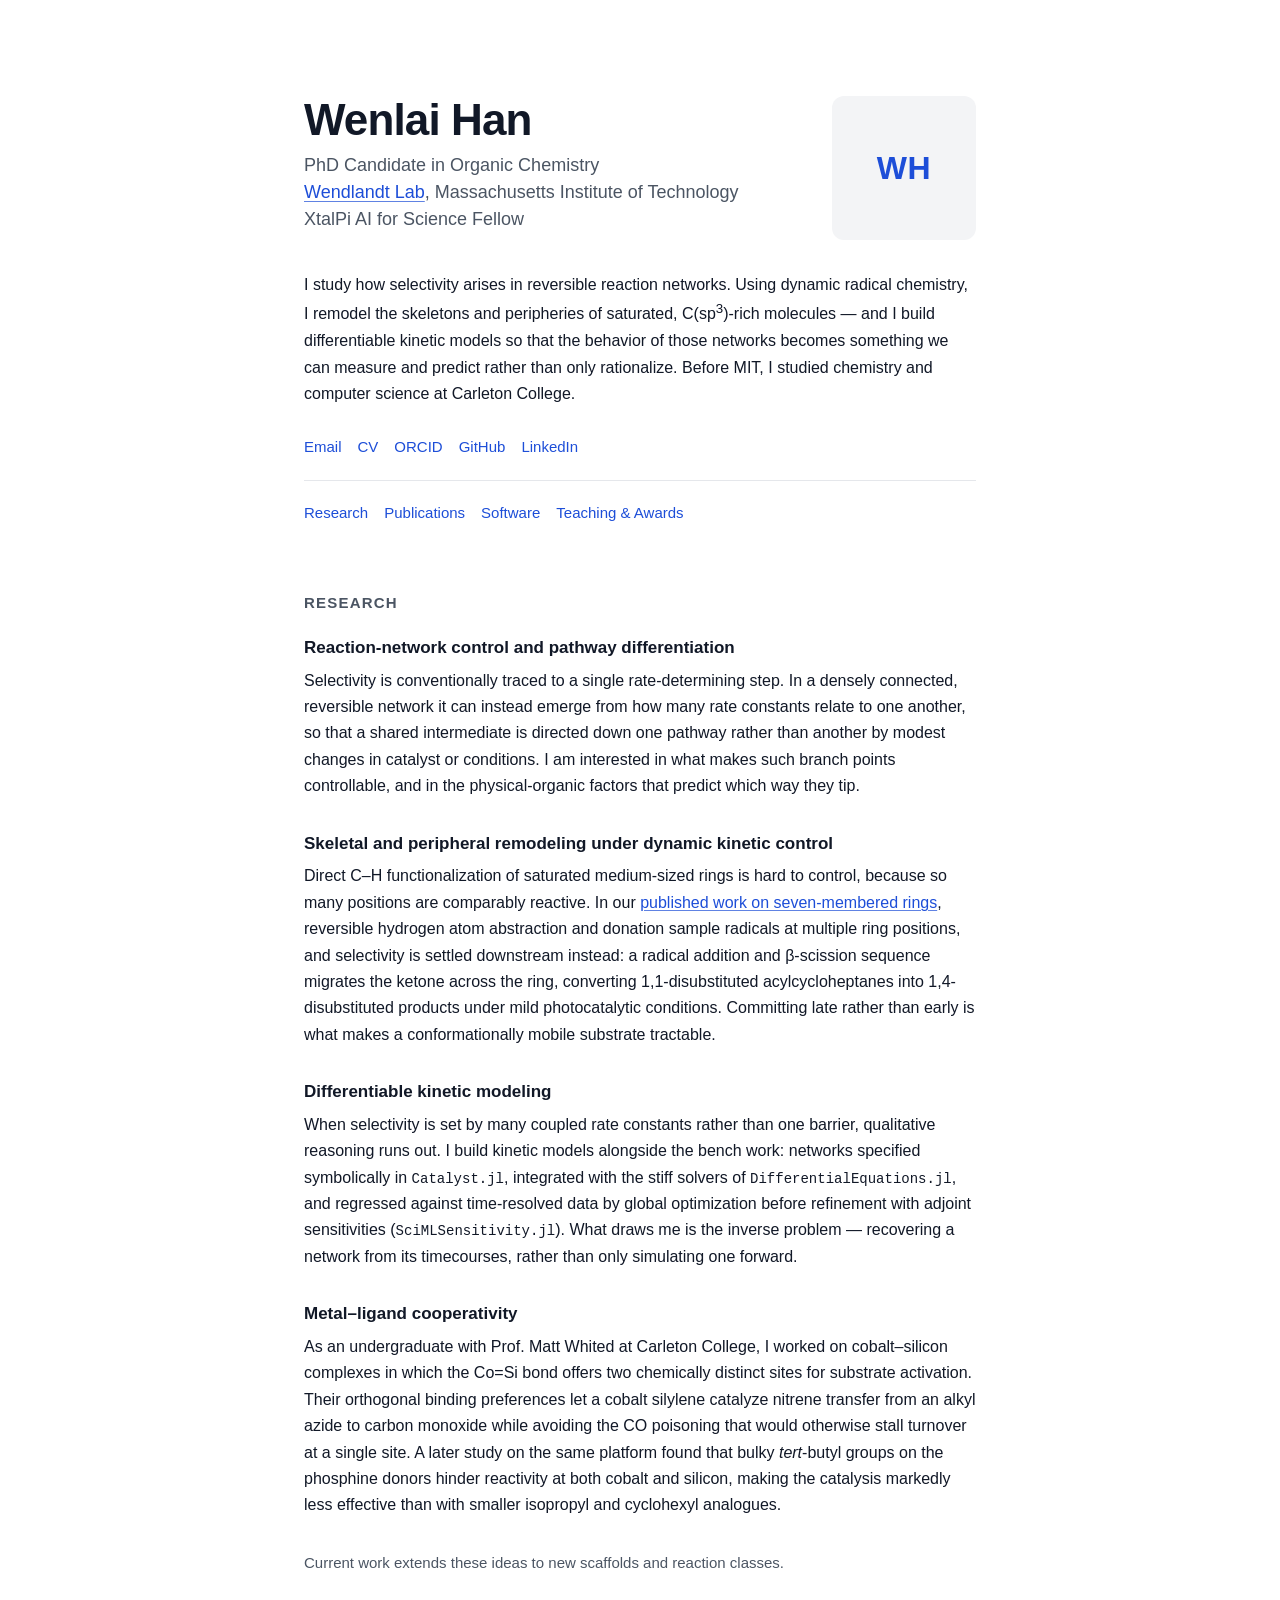
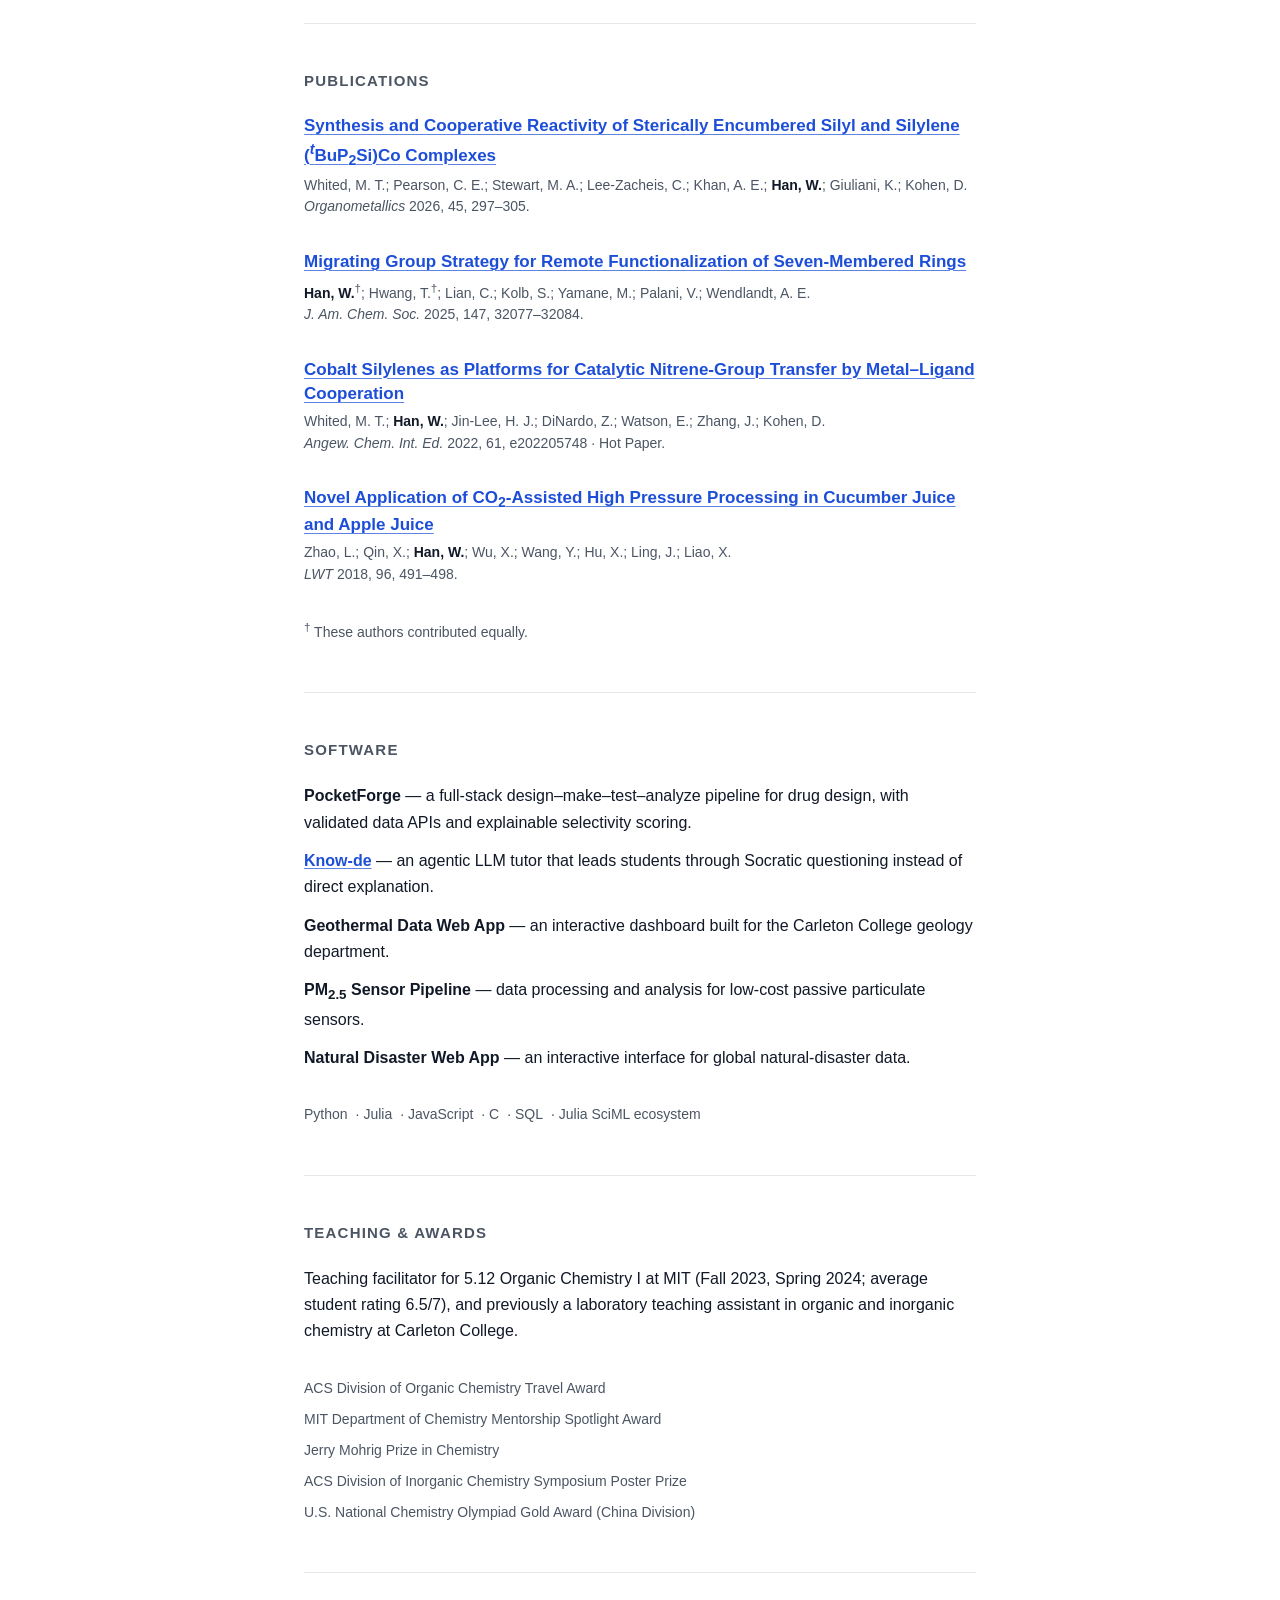
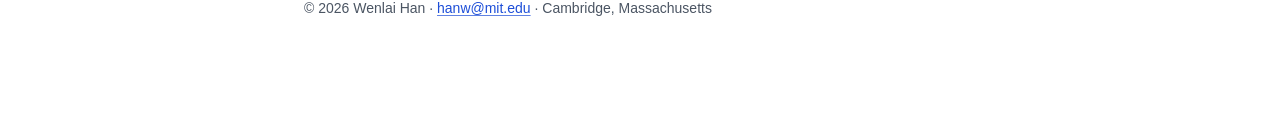
==== index.html @ fd39c2a8 "feat: add personal research website Single-page, zero-dependency site served from main by GitHub Pag" ====
<!DOCTYPE html>
<html lang="en">
<head>
<meta charset="utf-8">
<meta name="viewport" content="width=device-width, initial-scale=1">
<title>Wenlai Han — Organic Chemistry PhD Candidate, MIT</title>
<meta name="description" content="Wenlai Han is a PhD candidate in organic chemistry at MIT (Wendlandt Lab), working on reaction-network control, skeletal remodeling of C(sp3)-rich molecules under dynamic kinetic control, and differentiable kinetic modeling.">
<link rel="canonical" href="https://wenlaihan.github.io/">
<meta name="color-scheme" content="light dark">
<meta name="theme-color" media="(prefers-color-scheme: light)" content="#ffffff">
<meta name="theme-color" media="(prefers-color-scheme: dark)" content="#111827">
<meta property="og:type" content="profile">
<meta property="og:title" content="Wenlai Han — Organic Chemistry PhD Candidate, MIT">
<meta property="og:description" content="PhD candidate in organic chemistry at MIT (Wendlandt Lab): reaction-network control, skeletal remodeling under dynamic kinetic control, and differentiable kinetic modeling.">
<meta property="og:url" content="https://wenlaihan.github.io/">
<meta property="og:site_name" content="Wenlai Han">
<meta name="twitter:card" content="summary">
<link rel="icon" href="assets/favicon.svg" type="image/svg+xml">
<link rel="icon" href="assets/favicon-32.png" sizes="32x32" type="image/png">
<link rel="apple-touch-icon" href="assets/apple-touch-icon.png">
<link rel="stylesheet" href="styles.css">
<script type="application/ld+json">
{
  "@context": "https://schema.org",
  "@type": "Person",
  "name": "Wenlai Han",
  "url": "https://wenlaihan.github.io/",
  "email": "hanw@mit.edu",
  "jobTitle": "PhD Candidate in Organic Chemistry",
  "affiliation": {
    "@type": "CollegeOrUniversity",
    "name": "Massachusetts Institute of Technology",
    "url": "https://www.mit.edu/"
  },
  "alumniOf": {
    "@type": "CollegeOrUniversity",
    "name": "Carleton College",
    "url": "https://www.carleton.edu/"
  },
  "knowsAbout": [
    "organic chemistry",
    "reaction networks",
    "photocatalysis",
    "hydrogen atom transfer",
    "chemical kinetics",
    "metal-ligand cooperativity"
  ],
  "sameAs": [
    "https://orcid.org/0000-0001-8648-2300",
    "https://github.com/wenlaihan",
    "https://www.linkedin.com/in/wenlai-han/"
  ]
}
</script>
</head>
<body>

<a class="skip-link" href="#main">Skip to content</a>

<header>
  <div class="hero">
    <div class="hero-text">
      <h1>Wenlai Han</h1>
      <p class="tagline">
        PhD Candidate in Organic Chemistry<br>
        <a href="https://wendlandtlab.mit.edu/">Wendlandt Lab</a>, Massachusetts Institute of Technology<br>
        XtalPi AI for Science Fellow
      </p>
    </div>
    <figure class="headshot" aria-hidden="true">
      <div class="headshot-mark">WH</div>
    </figure>
  </div>
</header>

<!-- main opens at the bio so the introduction and contact links are content,
     not banner: a reader who uses the skip link still lands on all of it. -->
<main id="main" tabindex="-1">

  <p>
    I study how selectivity arises in reversible reaction networks. Using dynamic radical
    chemistry, I remodel the skeletons and peripheries of saturated,
    C(sp<sup>3</sup>)-rich molecules — and I build differentiable kinetic models so that
    the behavior of those networks becomes something we can measure and predict rather
    than only rationalize. Before MIT, I studied chemistry and computer science at
    Carleton College.
  </p>

  <!-- role="list" is redundant per spec but restores the list semantics that
       WebKit drops from any list styled with list-style: none. -->
  <ul class="linkrow contact" role="list">
    <li><a href="mailto:hanw@mit.edu">Email</a></li>
    <li><a href="assets/cv.pdf">CV <span class="visually-hidden">(PDF)</span></a></li>
    <li><a href="https://orcid.org/0000-0001-8648-2300">ORCID</a></li>
    <li><a href="https://github.com/wenlaihan">GitHub</a></li>
    <li><a href="https://www.linkedin.com/in/wenlai-han/">LinkedIn</a></li>
  </ul>

  <nav class="linkrow section-nav" aria-label="Sections">
    <a href="#research">Research</a>
    <a href="#publications">Publications</a>
    <a href="#software">Software</a>
    <a href="#teaching">Teaching &amp; Awards</a>
  </nav>

  <section id="research">
    <h2>Research</h2>
    <div class="entries">

      <article>
        <h3>Reaction-network control and pathway differentiation</h3>
        <p>
          Selectivity is conventionally traced to a single rate-determining step. In a
          densely connected, reversible network it can instead emerge from how many rate
          constants relate to one another, so that a shared intermediate is directed down
          one pathway rather than another by modest changes in catalyst or conditions. I am
          interested in what makes such branch points controllable, and in the
          physical-organic factors that predict which way they tip.
        </p>
      </article>

      <article>
        <h3>Skeletal and peripheral remodeling under dynamic kinetic control</h3>
        <p>
          Direct C–H functionalization of saturated medium-sized rings is hard to control,
          because so many positions are comparably reactive. In our
          <a href="#publications">published work on seven-membered rings</a>, reversible
          hydrogen atom abstraction and donation sample radicals at multiple ring positions,
          and selectivity is settled downstream instead: a radical addition and β-scission
          sequence migrates the ketone across the ring, converting 1,1-disubstituted
          acylcycloheptanes into 1,4-disubstituted products under mild photocatalytic
          conditions. Committing late rather than early is what makes a conformationally
          mobile substrate tractable.
        </p>
      </article>

      <article>
        <h3>Differentiable kinetic modeling</h3>
        <p>
          When selectivity is set by many coupled rate constants rather than one barrier,
          qualitative reasoning runs out. I build kinetic models alongside the bench work:
          networks specified symbolically in <code>Catalyst.jl</code>, integrated with the
          stiff solvers of <code>DifferentialEquations.jl</code>, and regressed against
          time-resolved data by global optimization before refinement with adjoint
          sensitivities (<code>SciMLSensitivity.jl</code>). What draws me is the inverse
          problem — recovering a network from its timecourses, rather than only simulating
          one forward.
        </p>
      </article>

      <article>
        <h3>Metal–ligand cooperativity</h3>
        <p>
          As an undergraduate with Prof. Matt Whited at Carleton College, I worked on
          cobalt–silicon complexes in which the Co=Si bond offers two chemically distinct
          sites for substrate activation. Their orthogonal binding preferences let a cobalt
          silylene catalyze nitrene transfer from an alkyl azide to carbon monoxide while
          avoiding the CO poisoning that would otherwise stall turnover at a single site. A
          later study on the same platform found that bulky <i>tert</i>-butyl groups on the
          phosphine donors hinder reactivity at both cobalt and silicon, making the
          catalysis markedly less effective than with smaller isopropyl and cyclohexyl
          analogues.
        </p>
      </article>

    </div>
    <p class="note">Current work extends these ideas to new scaffolds and reaction classes.</p>
  </section>

  <section id="publications">
    <h2>Publications</h2>
    <ul class="pubs" role="list">

      <li>
        <p class="pub-title">
          <a href="https://doi.org/10.1021/acs.organomet.5c00430">Synthesis and Cooperative Reactivity of Sterically Encumbered Silyl and Silylene (<sup><i>t</i></sup>BuP<sub>2</sub>Si)Co Complexes</a>
        </p>
        <p class="pub-authors">
          Whited, M. T.; Pearson, C. E.; Stewart, M. A.; Lee-Zacheis, C.; Khan, A. E.;
          <strong>Han, W.</strong>; Giuliani, K.; Kohen, D.
        </p>
        <p class="pub-venue"><i>Organometallics</i> 2026, 45, 297–305.</p>
      </li>

      <li>
        <p class="pub-title">
          <a href="https://doi.org/10.1021/jacs.5c10470">Migrating Group Strategy for Remote Functionalization of Seven-Membered Rings</a>
        </p>
        <p class="pub-authors">
          <strong>Han, W.</strong><sup aria-hidden="true">†</sup><span
          class="visually-hidden">(equal contribution)</span>; Hwang, T.<sup
          aria-hidden="true">†</sup><span class="visually-hidden">(equal
          contribution)</span>; Lian, C.; Kolb, S.; Yamane, M.; Palani, V.;
          Wendlandt, A. E.
        </p>
        <p class="pub-venue"><i>J. Am. Chem. Soc.</i> 2025, 147, 32077–32084.</p>
      </li>

      <li>
        <p class="pub-title">
          <a href="https://doi.org/10.1002/anie.202205748">Cobalt Silylenes as Platforms for Catalytic Nitrene-Group Transfer by Metal–Ligand Cooperation</a>
        </p>
        <p class="pub-authors">
          Whited, M. T.; <strong>Han, W.</strong>; Jin-Lee, H. J.; DiNardo, Z.; Watson, E.;
          Zhang, J.; Kohen, D.
        </p>
        <p class="pub-venue"><i>Angew. Chem. Int. Ed.</i> 2022, 61, e202205748 · Hot Paper.</p>
      </li>

      <li>
        <p class="pub-title">
          <a href="https://doi.org/10.1016/j.lwt.2018.06.003">Novel Application of CO<sub>2</sub>-Assisted High Pressure Processing in Cucumber Juice and Apple Juice</a>
        </p>
        <p class="pub-authors">
          Zhao, L.; Qin, X.; <strong>Han, W.</strong>; Wu, X.; Wang, Y.; Hu, X.; Ling, J.;
          Liao, X.
        </p>
        <p class="pub-venue"><i>LWT</i> 2018, 96, 491–498.</p>
      </li>

    </ul>
    <p class="footnote"><sup>†</sup> These authors contributed equally.</p>
  </section>

  <section id="software">
    <h2>Software</h2>
    <ul class="stack" role="list">
      <li><strong>PocketForge</strong> — a full-stack design–make–test–analyze pipeline for drug design, with validated data APIs and explainable selectivity scoring.</li>
      <li><strong><a href="https://devpost.com/software/know-de">Know-de</a></strong> — an agentic LLM tutor that leads students through Socratic questioning instead of direct explanation.</li>
      <li><strong>Geothermal Data Web App</strong> — an interactive dashboard built for the Carleton College geology department.</li>
      <li><strong>PM<sub>2.5</sub> Sensor Pipeline</strong> — data processing and analysis for low-cost passive particulate sensors.</li>
      <li><strong>Natural Disaster Web App</strong> — an interactive interface for global natural-disaster data.</li>
    </ul>
    <ul class="meta inline-list" role="list">
      <li>Python</li>
      <li>Julia</li>
      <li>JavaScript</li>
      <li>C</li>
      <li>SQL</li>
      <li>Julia SciML ecosystem</li>
    </ul>
  </section>

  <section id="teaching">
    <h2>Teaching &amp; Awards</h2>
    <p>
      Teaching facilitator for 5.12 Organic Chemistry I at MIT (Fall 2023, Spring 2024;
      average student rating 6.5/7), and previously a laboratory teaching assistant in
      organic and inorganic chemistry at Carleton College.
    </p>
    <ul class="meta stack awards" role="list">
      <li>ACS Division of Organic Chemistry Travel Award</li>
      <li>MIT Department of Chemistry Mentorship Spotlight Award</li>
      <li>Jerry Mohrig Prize in Chemistry</li>
      <li>ACS Division of Inorganic Chemistry Symposium Poster Prize</li>
      <li>U.S. National Chemistry Olympiad Gold Award (China Division)</li>
    </ul>
  </section>

</main>

<footer>
  <p>© 2026 Wenlai Han · <a href="mailto:hanw@mit.edu">hanw@mit.edu</a> · Cambridge, Massachusetts</p>
</footer>

</body>
</html>
---- styles.css ----
/* ==========================================================================
   Wenlai Han — personal research site
   Palette derived from wendlandtlab.com (white ground, cool-gray ink,
   blue accent). Dark theme keeps the same hues with inverted lightness.
   ========================================================================== */

:root {
  color-scheme: light dark;

  --bg: #ffffff;
  --surface: #f3f4f6;
  --text: #111827;
  --muted: #4b5563;
  --accent: #1d4ed8;
  --accent-strong: #1e40af;
  --hairline: #e5e7eb;

  --font-sans: ui-sans-serif, -apple-system, BlinkMacSystemFont, "Segoe UI",
    Roboto, "Helvetica Neue", Arial, sans-serif;
  --font-mono: ui-monospace, SFMono-Regular, "SF Mono", Menlo, Consolas,
    "Liberation Mono", monospace;

  --s1: 0.25rem;
  --s2: 0.5rem;
  --s3: 0.75rem;
  --s4: 1rem;
  --s5: 1.5rem;
  --s6: 2rem;
  --s7: 3rem;
  --s8: 4rem;
  --s9: 6rem;

  --measure: 42rem;
}

@media (prefers-color-scheme: dark) {
  :root {
    --bg: #111827;
    --surface: #1f2937;
    --text: #f3f4f6;
    --muted: #9ca3af;
    --accent: #93c5fd;
    --accent-strong: #bfdbfe;
    --hairline: #374151;
  }
}

/* --------------------------------------------------------------------------
   Base
   -------------------------------------------------------------------------- */

*,
*::before,
*::after {
  box-sizing: border-box;
}

html {
  scroll-behavior: smooth;
  -webkit-text-size-adjust: 100%;
}

body {
  margin: 0;
  padding: var(--s7) var(--s5) var(--s8);
  background: var(--bg);
  color: var(--text);
  font-family: var(--font-sans);
  font-size: 1rem;
  line-height: 1.65;
}

@media (min-width: 40em) {
  body {
    padding: var(--s9) var(--s6);
  }
}

header,
main,
footer {
  max-width: var(--measure);
  margin-inline: auto;
}

p {
  margin: 0 0 var(--s4);
}

p:last-child {
  margin-bottom: 0;
}

code {
  font-family: var(--font-mono);
  font-size: 0.875em;
}

/* --------------------------------------------------------------------------
   Links
   -------------------------------------------------------------------------- */

/* Link colour alone sits below 3:1 against body text, so the underline is the
   accessible affordance, not decoration — it has to stay clearly visible. */
a {
  color: var(--accent);
  text-decoration: underline;
  text-decoration-thickness: 1px;
  text-underline-offset: 0.15em;
  text-decoration-color: var(--accent);
  text-decoration-color: color-mix(in srgb, var(--accent) 70%, transparent);
  transition: color 0.12s ease, text-decoration-color 0.12s ease;
}

a:hover {
  color: var(--accent-strong);
  text-decoration-color: currentColor;
}

:focus-visible {
  outline: 2px solid var(--accent);
  outline-offset: 2px;
}

/* Focused only via the skip link, never in the tab order. */
main[tabindex="-1"]:focus {
  outline: none;
}

/* Standalone link rows read as controls, so they carry no resting underline. */
.linkrow a,
.skip-link {
  text-decoration: none;
}

.linkrow a:hover,
.linkrow a:focus-visible {
  text-decoration: underline;
  text-decoration-thickness: 1px;
  text-underline-offset: 0.15em;
}

.skip-link {
  position: absolute;
  left: -9999px;
  top: var(--s2);
  padding: var(--s2) var(--s3);
  background: var(--surface);
  color: var(--accent);
  border: 1px solid var(--hairline);
  border-radius: 4px;
  box-shadow: 0 1px 3px rgb(0 0 0 / 0.15);
}

.skip-link:focus {
  left: var(--s2);
}

/* --------------------------------------------------------------------------
   Header / hero
   -------------------------------------------------------------------------- */

.hero {
  display: flex;
  flex-direction: column-reverse;
  align-items: flex-start;
  gap: var(--s5);
  margin-bottom: var(--s6);
}

@media (min-width: 40em) {
  .hero {
    flex-direction: row;
    justify-content: space-between;
    gap: var(--s7);
  }
}

.hero-text {
  flex: 1 1 auto;
  min-width: 0;
}

h1 {
  margin: 0 0 var(--s2);
  font-size: clamp(2rem, 5vw + 1rem, 2.75rem);
  font-weight: 700;
  line-height: 1.1;
  letter-spacing: -0.02em;
}

.tagline {
  margin: 0;
  font-size: 1.125rem;
  line-height: 1.5;
  color: var(--muted);
}

.headshot {
  flex: 0 0 auto;
  margin: 0;
  width: 7rem;
  height: 7rem;
}

@media (min-width: 40em) {
  .headshot {
    width: 9rem;
    height: 9rem;
  }
}

.headshot-mark,
.headshot img {
  width: 100%;
  height: 100%;
  border-radius: 0.75rem;
}

.headshot-mark {
  display: grid;
  place-items: center;
  background: var(--surface);
  color: var(--accent);
  font-size: 2rem;
  font-weight: 600;
  letter-spacing: 0.02em;
  user-select: none;
}

.headshot img {
  display: block;
  object-fit: cover;
}

/* --------------------------------------------------------------------------
   Link rows (contact + section nav)
   -------------------------------------------------------------------------- */

.linkrow {
  display: flex;
  flex-wrap: wrap;
  /* Row gap clears the 4px focus ring when the row wraps. */
  gap: var(--s2) var(--s4);
  margin: 0;
  padding: 0;
  list-style: none;
  font-size: 0.9375rem;
}

.linkrow a {
  display: inline-block;
  padding: var(--s1) 0;
}

.contact {
  margin-top: var(--s5);
}

.section-nav {
  margin-top: var(--s4);
  padding-top: var(--s4);
  border-top: 1px solid var(--hairline);
}

/* --------------------------------------------------------------------------
   Sections
   -------------------------------------------------------------------------- */

section,
main[tabindex="-1"] {
  scroll-margin-top: var(--s5);
}

main > section:first-of-type {
  margin-top: var(--s7);
}

section + section {
  margin-top: var(--s6);
  padding-top: var(--s6);
  border-top: 1px solid var(--hairline);
}

@media (min-width: 40em) {
  main > section:first-of-type {
    margin-top: var(--s8);
  }

  section + section {
    margin-top: var(--s7);
    padding-top: var(--s7);
  }
}

h2 {
  margin: 0 0 var(--s5);
  font-size: 0.9375rem;
  font-weight: 600;
  line-height: 1.2;
  letter-spacing: 0.08em;
  text-transform: uppercase;
  color: var(--muted);
}

h3 {
  margin: 0 0 var(--s2);
  font-size: 1.0625rem;
  font-weight: 600;
  line-height: 1.4;
}

.entries {
  display: grid;
  gap: var(--s6);
}

.note {
  margin: var(--s6) 0 0;
  color: var(--muted);
  font-size: 0.9375rem;
}

/* --------------------------------------------------------------------------
   Publications
   -------------------------------------------------------------------------- */

.pubs {
  display: grid;
  gap: var(--s6);
  margin: 0;
  padding: 0;
  list-style: none;
}

.pub-title {
  margin: 0 0 var(--s1);
  font-size: 1.0625rem;
  font-weight: 600;
  /* Keeps a single-line title's click target above the 24px minimum. */
  line-height: 1.45;
}

.pub-authors,
.pub-venue {
  margin: 0;
  font-size: 0.875rem;
  line-height: 1.55;
  color: var(--muted);
}

.pub-authors strong {
  color: var(--text);
  font-weight: 600;
}

.footnote {
  margin: var(--s6) 0 0;
  font-size: 0.875rem;
  color: var(--muted);
}

/* --------------------------------------------------------------------------
   Compact lists (software, teaching, awards)
   -------------------------------------------------------------------------- */

.stack {
  display: grid;
  gap: var(--s3);
  margin: 0;
  padding: 0;
  list-style: none;
}

.stack strong {
  font-weight: 600;
}

.meta {
  margin: var(--s6) 0 0;
  font-size: 0.875rem;
  color: var(--muted);
}

/* Runs of items that read as one line but must stay a list, so screen readers
   announce the item boundaries the middots only imply visually. */
.inline-list {
  display: flex;
  flex-wrap: wrap;
  gap: 0 var(--s2);
  padding: 0;
  list-style: none;
}

.inline-list li + li::before {
  content: "·\00a0";
}

/* Long entries read better stacked than wrapped into a ragged row. */
.awards {
  gap: var(--s2);
}

.visually-hidden {
  position: absolute;
  width: 1px;
  height: 1px;
  margin: -1px;
  padding: 0;
  overflow: hidden;
  clip-path: inset(50%);
  white-space: nowrap;
  border: 0;
}

/* --------------------------------------------------------------------------
   Footer
   -------------------------------------------------------------------------- */

footer {
  margin-top: var(--s6);
  padding-top: var(--s5);
  border-top: 1px solid var(--hairline);
  font-size: 0.875rem;
  color: var(--muted);
}

@media (min-width: 40em) {
  footer {
    margin-top: var(--s7);
  }
}

/* --------------------------------------------------------------------------
   Error page
   -------------------------------------------------------------------------- */

.centered {
  display: grid;
  gap: var(--s4);
  justify-items: start;
}

@media (prefers-reduced-motion: reduce) {
  html {
    scroll-behavior: auto;
  }

  *,
  *::before,
  *::after {
    animation-duration: 0.01ms !important;
    animation-iteration-count: 1 !important;
    transition-duration: 0.01ms !important;
    transition-delay: 0ms !important;
    scroll-behavior: auto !important;
  }
}
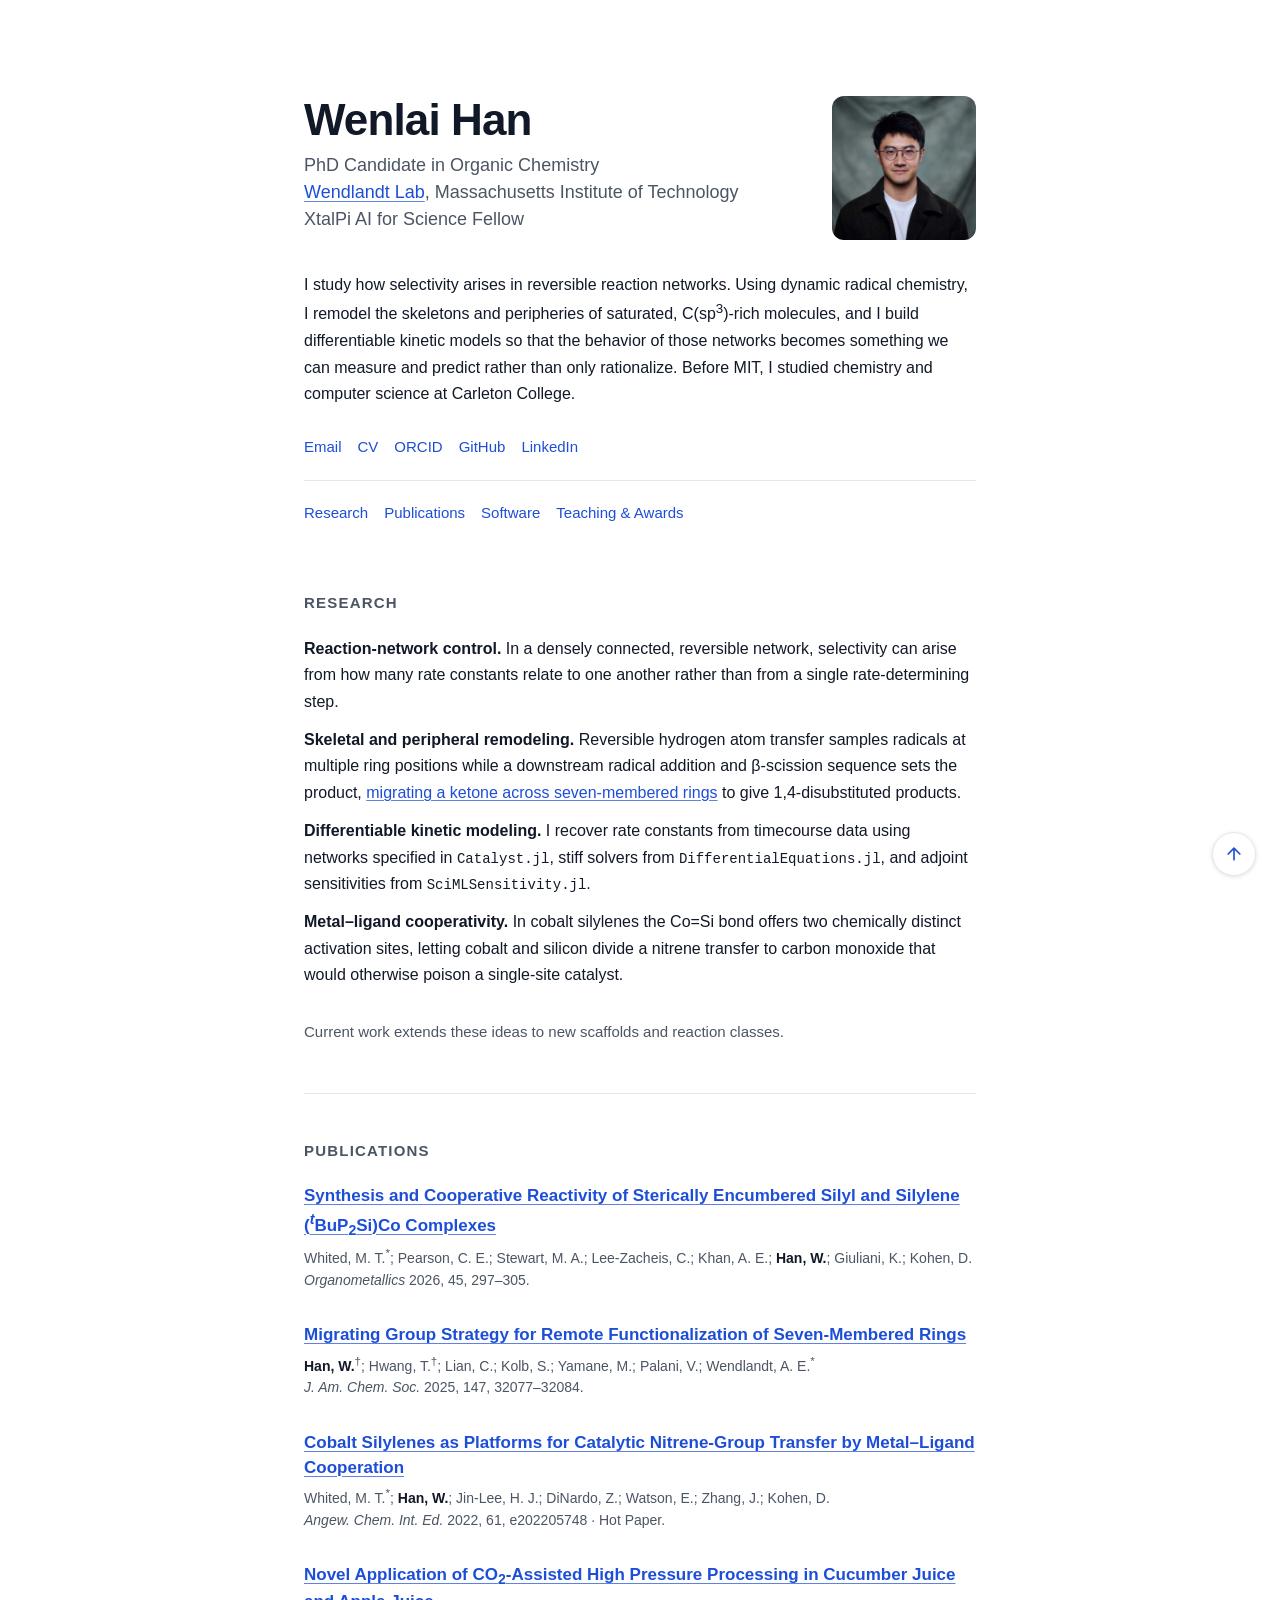
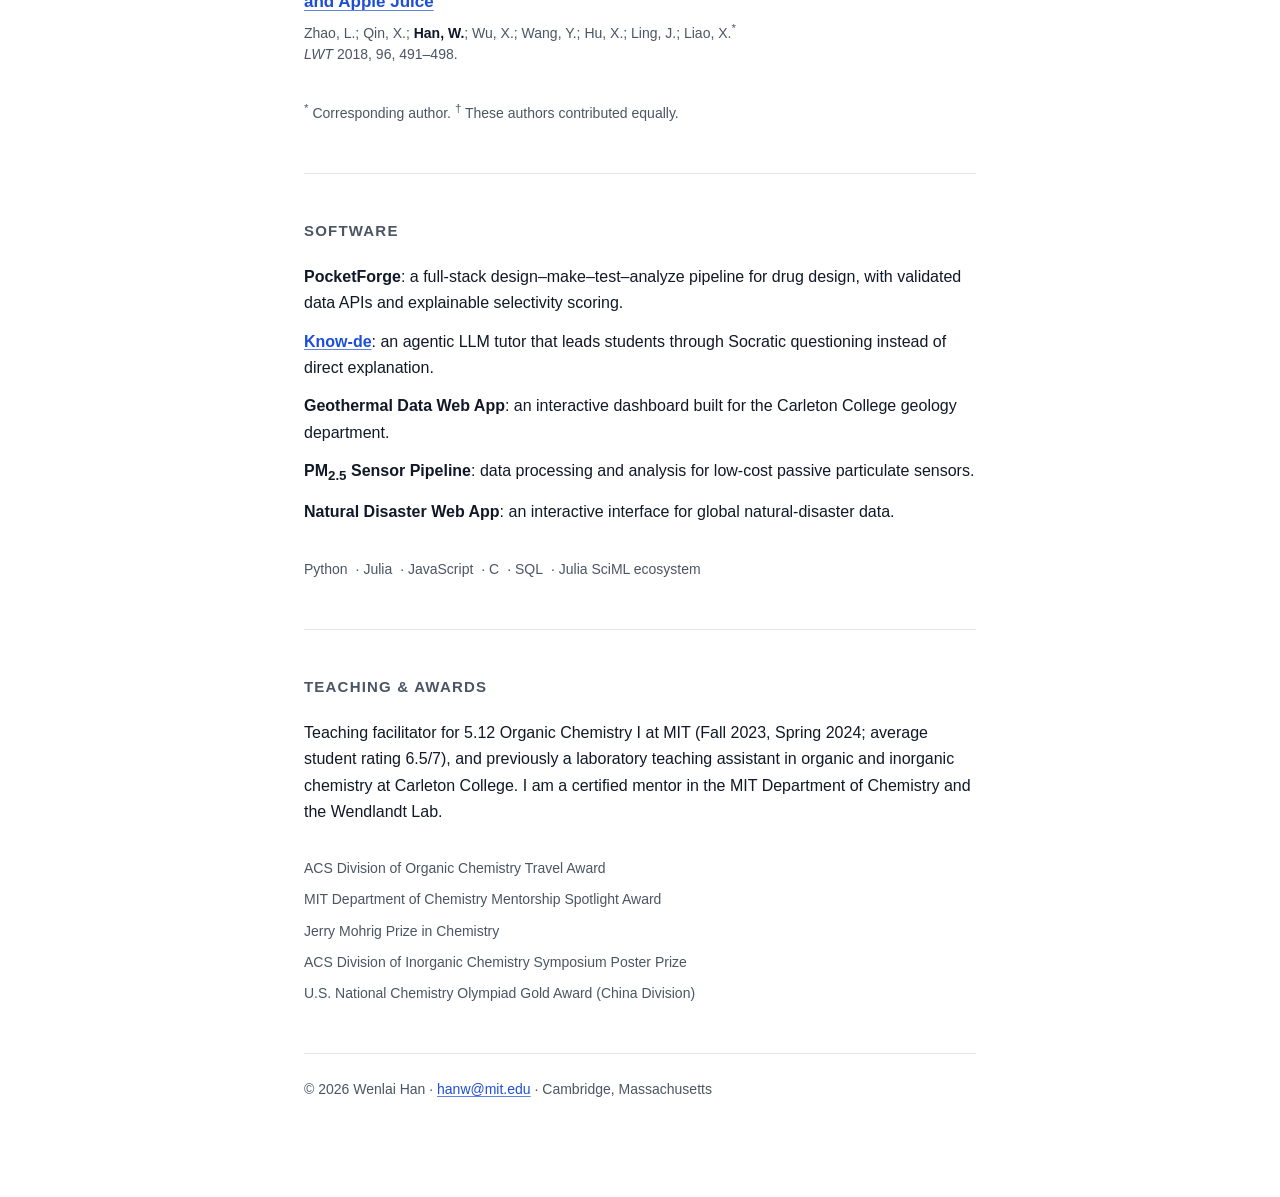
==== commit a09c4116: "feat: add headshot, tighten research section, add back-to-top - Hero now carries a 640px square crop" ====
--- a/index.html
+++ b/index.html
@@ -3,14 +3,14 @@
 <head>
 <meta charset="utf-8">
 <meta name="viewport" content="width=device-width, initial-scale=1">
-<title>Wenlai Han — Organic Chemistry PhD Candidate, MIT</title>
+<title>Wenlai Han · Organic Chemistry PhD Candidate, MIT</title>
 <meta name="description" content="Wenlai Han is a PhD candidate in organic chemistry at MIT (Wendlandt Lab), working on reaction-network control, skeletal remodeling of C(sp3)-rich molecules under dynamic kinetic control, and differentiable kinetic modeling.">
 <link rel="canonical" href="https://wenlaihan.github.io/">
 <meta name="color-scheme" content="light dark">
 <meta name="theme-color" media="(prefers-color-scheme: light)" content="#ffffff">
 <meta name="theme-color" media="(prefers-color-scheme: dark)" content="#111827">
 <meta property="og:type" content="profile">
-<meta property="og:title" content="Wenlai Han — Organic Chemistry PhD Candidate, MIT">
+<meta property="og:title" content="Wenlai Han · Organic Chemistry PhD Candidate, MIT">
 <meta property="og:description" content="PhD candidate in organic chemistry at MIT (Wendlandt Lab): reaction-network control, skeletal remodeling under dynamic kinetic control, and differentiable kinetic modeling.">
 <meta property="og:url" content="https://wenlaihan.github.io/">
 <meta property="og:site_name" content="Wenlai Han">
@@ -57,7 +57,7 @@
 
 <a class="skip-link" href="#main">Skip to content</a>
 
-<header>
+<header id="top">
   <div class="hero">
     <div class="hero-text">
       <h1>Wenlai Han</h1>
@@ -67,9 +67,11 @@
         XtalPi AI for Science Fellow
       </p>
     </div>
-    <figure class="headshot" aria-hidden="true">
-      <div class="headshot-mark">WH</div>
-    </figure>
+    <!-- alt="" because the name is already the h1; a description here would
+         only make screen readers announce it twice. -->
+    <div class="headshot">
+      <img src="assets/photo.jpg" alt="" width="640" height="640" decoding="async">
+    </div>
   </div>
 </header>
 
@@ -80,7 +82,7 @@
   <p>
     I study how selectivity arises in reversible reaction networks. Using dynamic radical
     chemistry, I remodel the skeletons and peripheries of saturated,
-    C(sp<sup>3</sup>)-rich molecules — and I build differentiable kinetic models so that
+    C(sp<sup>3</sup>)-rich molecules, and I build differentiable kinetic models so that
     the behavior of those networks becomes something we can measure and predict rather
     than only rationalize. Before MIT, I studied chemistry and computer science at
     Carleton College.
@@ -105,65 +107,32 @@
 
   <section id="research">
     <h2>Research</h2>
-    <div class="entries">
-
-      <article>
-        <h3>Reaction-network control and pathway differentiation</h3>
-        <p>
-          Selectivity is conventionally traced to a single rate-determining step. In a
-          densely connected, reversible network it can instead emerge from how many rate
-          constants relate to one another, so that a shared intermediate is directed down
-          one pathway rather than another by modest changes in catalyst or conditions. I am
-          interested in what makes such branch points controllable, and in the
-          physical-organic factors that predict which way they tip.
-        </p>
-      </article>
-
-      <article>
-        <h3>Skeletal and peripheral remodeling under dynamic kinetic control</h3>
-        <p>
-          Direct C–H functionalization of saturated medium-sized rings is hard to control,
-          because so many positions are comparably reactive. In our
-          <a href="#publications">published work on seven-membered rings</a>, reversible
-          hydrogen atom abstraction and donation sample radicals at multiple ring positions,
-          and selectivity is settled downstream instead: a radical addition and β-scission
-          sequence migrates the ketone across the ring, converting 1,1-disubstituted
-          acylcycloheptanes into 1,4-disubstituted products under mild photocatalytic
-          conditions. Committing late rather than early is what makes a conformationally
-          mobile substrate tractable.
-        </p>
-      </article>
-
-      <article>
-        <h3>Differentiable kinetic modeling</h3>
-        <p>
-          When selectivity is set by many coupled rate constants rather than one barrier,
-          qualitative reasoning runs out. I build kinetic models alongside the bench work:
-          networks specified symbolically in <code>Catalyst.jl</code>, integrated with the
-          stiff solvers of <code>DifferentialEquations.jl</code>, and regressed against
-          time-resolved data by global optimization before refinement with adjoint
-          sensitivities (<code>SciMLSensitivity.jl</code>). What draws me is the inverse
-          problem — recovering a network from its timecourses, rather than only simulating
-          one forward.
-        </p>
-      </article>
-
-      <article>
-        <h3>Metal–ligand cooperativity</h3>
-        <p>
-          As an undergraduate with Prof. Matt Whited at Carleton College, I worked on
-          cobalt–silicon complexes in which the Co=Si bond offers two chemically distinct
-          sites for substrate activation. Their orthogonal binding preferences let a cobalt
-          silylene catalyze nitrene transfer from an alkyl azide to carbon monoxide while
-          avoiding the CO poisoning that would otherwise stall turnover at a single site. A
-          later study on the same platform found that bulky <i>tert</i>-butyl groups on the
-          phosphine donors hinder reactivity at both cobalt and silicon, making the
-          catalysis markedly less effective than with smaller isopropyl and cyclohexyl
-          analogues.
-        </p>
-      </article>
-
-    </div>
+    <ul class="stack" role="list">
+      <li>
+        <strong>Reaction-network control.</strong> In a densely connected, reversible
+        network, selectivity can arise from how many rate constants relate to one another
+        rather than from a single rate-determining step.
+      </li>
+      <li>
+        <strong>Skeletal and peripheral remodeling.</strong> Reversible hydrogen atom
+        transfer samples radicals at multiple ring positions while a downstream radical
+        addition and β-scission sequence sets the product,
+        <a href="#publications">migrating a ketone across seven-membered rings</a> to give
+        1,4-disubstituted products.
+      </li>
+      <li>
+        <strong>Differentiable kinetic modeling.</strong> I recover rate constants from
+        timecourse data using networks specified in <code>Catalyst.jl</code>, stiff solvers
+        from <code>DifferentialEquations.jl</code>, and adjoint sensitivities from
+        <code>SciMLSensitivity.jl</code>.
+      </li>
+      <li>
+        <strong>Metal–ligand cooperativity.</strong> In cobalt silylenes the Co=Si bond
+        offers two chemically distinct activation sites, letting cobalt and silicon divide
+        a nitrene transfer to carbon monoxide that would otherwise poison a single-site
+        catalyst.
+      </li>
+    </ul>
     <p class="note">Current work extends these ideas to new scaffolds and reaction classes.</p>
   </section>
 
@@ -176,7 +145,8 @@
           <a href="https://doi.org/10.1021/acs.organomet.5c00430">Synthesis and Cooperative Reactivity of Sterically Encumbered Silyl and Silylene (<sup><i>t</i></sup>BuP<sub>2</sub>Si)Co Complexes</a>
         </p>
         <p class="pub-authors">
-          Whited, M. T.; Pearson, C. E.; Stewart, M. A.; Lee-Zacheis, C.; Khan, A. E.;
+          Whited, M. T.<sup aria-hidden="true">*</sup><span class="visually-hidden">(corresponding
+          author)</span>; Pearson, C. E.; Stewart, M. A.; Lee-Zacheis, C.; Khan, A. E.;
           <strong>Han, W.</strong>; Giuliani, K.; Kohen, D.
         </p>
         <p class="pub-venue"><i>Organometallics</i> 2026, 45, 297–305.</p>
@@ -191,7 +161,8 @@
           class="visually-hidden">(equal contribution)</span>; Hwang, T.<sup
           aria-hidden="true">†</sup><span class="visually-hidden">(equal
           contribution)</span>; Lian, C.; Kolb, S.; Yamane, M.; Palani, V.;
-          Wendlandt, A. E.
+          Wendlandt, A. E.<sup aria-hidden="true">*</sup><span class="visually-hidden">(corresponding
+          author)</span>
         </p>
         <p class="pub-venue"><i>J. Am. Chem. Soc.</i> 2025, 147, 32077–32084.</p>
       </li>
@@ -201,7 +172,8 @@
           <a href="https://doi.org/10.1002/anie.202205748">Cobalt Silylenes as Platforms for Catalytic Nitrene-Group Transfer by Metal–Ligand Cooperation</a>
         </p>
         <p class="pub-authors">
-          Whited, M. T.; <strong>Han, W.</strong>; Jin-Lee, H. J.; DiNardo, Z.; Watson, E.;
+          Whited, M. T.<sup aria-hidden="true">*</sup><span class="visually-hidden">(corresponding
+          author)</span>; <strong>Han, W.</strong>; Jin-Lee, H. J.; DiNardo, Z.; Watson, E.;
           Zhang, J.; Kohen, D.
         </p>
         <p class="pub-venue"><i>Angew. Chem. Int. Ed.</i> 2022, 61, e202205748 · Hot Paper.</p>
@@ -213,23 +185,26 @@
         </p>
         <p class="pub-authors">
           Zhao, L.; Qin, X.; <strong>Han, W.</strong>; Wu, X.; Wang, Y.; Hu, X.; Ling, J.;
-          Liao, X.
+          Liao, X.<sup aria-hidden="true">*</sup><span class="visually-hidden">(corresponding
+          author)</span>
         </p>
         <p class="pub-venue"><i>LWT</i> 2018, 96, 491–498.</p>
       </li>
 
     </ul>
-    <p class="footnote"><sup>†</sup> These authors contributed equally.</p>
+    <p class="footnote">
+      <sup>*</sup> Corresponding author. <sup>†</sup> These authors contributed equally.
+    </p>
   </section>
 
   <section id="software">
     <h2>Software</h2>
     <ul class="stack" role="list">
-      <li><strong>PocketForge</strong> — a full-stack design–make–test–analyze pipeline for drug design, with validated data APIs and explainable selectivity scoring.</li>
-      <li><strong><a href="https://devpost.com/software/know-de">Know-de</a></strong> — an agentic LLM tutor that leads students through Socratic questioning instead of direct explanation.</li>
-      <li><strong>Geothermal Data Web App</strong> — an interactive dashboard built for the Carleton College geology department.</li>
-      <li><strong>PM<sub>2.5</sub> Sensor Pipeline</strong> — data processing and analysis for low-cost passive particulate sensors.</li>
-      <li><strong>Natural Disaster Web App</strong> — an interactive interface for global natural-disaster data.</li>
+      <li><strong>PocketForge</strong>: a full-stack design–make–test–analyze pipeline for drug design, with validated data APIs and explainable selectivity scoring.</li>
+      <li><strong><a href="https://devpost.com/software/know-de">Know-de</a></strong>: an agentic LLM tutor that leads students through Socratic questioning instead of direct explanation.</li>
+      <li><strong>Geothermal Data Web App</strong>: an interactive dashboard built for the Carleton College geology department.</li>
+      <li><strong>PM<sub>2.5</sub> Sensor Pipeline</strong>: data processing and analysis for low-cost passive particulate sensors.</li>
+      <li><strong>Natural Disaster Web App</strong>: an interactive interface for global natural-disaster data.</li>
     </ul>
     <ul class="meta inline-list" role="list">
       <li>Python</li>
@@ -246,7 +221,8 @@
     <p>
       Teaching facilitator for 5.12 Organic Chemistry I at MIT (Fall 2023, Spring 2024;
       average student rating 6.5/7), and previously a laboratory teaching assistant in
-      organic and inorganic chemistry at Carleton College.
+      organic and inorganic chemistry at Carleton College. I am a certified mentor in the
+      MIT Department of Chemistry and the Wendlandt Lab.
     </p>
     <ul class="meta stack awards" role="list">
       <li>ACS Division of Organic Chemistry Travel Award</li>
@@ -263,5 +239,12 @@
   <p>© 2026 Wenlai Han · <a href="mailto:hanw@mit.edu">hanw@mit.edu</a> · Cambridge, Massachusetts</p>
 </footer>
 
+<a class="to-top" href="#top" aria-label="Back to top">
+  <svg viewBox="0 0 24 24" width="20" height="20" aria-hidden="true" focusable="false">
+    <path d="M12 19V5M5 12l7-7 7 7" fill="none" stroke="currentColor" stroke-width="2"
+          stroke-linecap="round" stroke-linejoin="round"/>
+  </svg>
+</a>
+
 </body>
 </html>
--- a/styles.css
+++ b/styles.css
@@ -1,5 +1,5 @@
 /* ==========================================================================
-   Wenlai Han — personal research site
+   Wenlai Han, personal research site
    Palette derived from wendlandtlab.com (white ground, cool-gray ink,
    blue accent). Dark theme keeps the same hues with inverted lightness.
    ========================================================================== */
@@ -101,7 +101,7 @@
    -------------------------------------------------------------------------- */
 
 /* Link colour alone sits below 3:1 against body text, so the underline is the
-   accessible affordance, not decoration — it has to stay clearly visible. */
+   accessible affordance, not decoration, so it has to stay clearly visible. */
 a {
   color: var(--accent);
   text-decoration: underline;
@@ -210,27 +210,13 @@
   }
 }
 
-.headshot-mark,
 .headshot img {
+  display: block;
   width: 100%;
   height: 100%;
   border-radius: 0.75rem;
-}
-
-.headshot-mark {
-  display: grid;
-  place-items: center;
+  object-fit: cover;
   background: var(--surface);
-  color: var(--accent);
-  font-size: 2rem;
-  font-weight: 600;
-  letter-spacing: 0.02em;
-  user-select: none;
-}
-
-.headshot img {
-  display: block;
-  object-fit: cover;
 }
 
 /* --------------------------------------------------------------------------
@@ -301,18 +287,6 @@
   letter-spacing: 0.08em;
   text-transform: uppercase;
   color: var(--muted);
-}
-
-h3 {
-  margin: 0 0 var(--s2);
-  font-size: 1.0625rem;
-  font-weight: 600;
-  line-height: 1.4;
-}
-
-.entries {
-  display: grid;
-  gap: var(--s6);
 }
 
 .note {
@@ -432,6 +406,53 @@
 }
 
 /* --------------------------------------------------------------------------
+   Back to top
+   -------------------------------------------------------------------------- */
+
+.to-top {
+  position: fixed;
+  right: var(--s5);
+  bottom: var(--s5);
+  display: grid;
+  place-items: center;
+  width: 2.75rem;
+  height: 2.75rem;
+  border: 1px solid var(--hairline);
+  border-radius: 50%;
+  background: var(--bg);
+  color: var(--accent);
+  text-decoration: none;
+  box-shadow: 0 1px 4px rgb(0 0 0 / 0.12);
+}
+
+.to-top:hover {
+  color: var(--accent-strong);
+  border-color: var(--accent);
+}
+
+/* Fades in past the first screen where scroll-driven animation is supported.
+   Everywhere else the control is simply always present, which is harmless. */
+@supports (animation-timeline: scroll()) {
+  .to-top {
+    animation: to-top-reveal linear both;
+    animation-timeline: scroll(root block);
+    animation-range: 240px 480px;
+  }
+
+  @keyframes to-top-reveal {
+    from {
+      opacity: 0;
+      visibility: hidden;
+    }
+
+    to {
+      opacity: 1;
+      visibility: visible;
+    }
+  }
+}
+
+/* --------------------------------------------------------------------------
    Error page
    -------------------------------------------------------------------------- */
 
@@ -455,4 +476,11 @@
     transition-delay: 0ms !important;
     scroll-behavior: auto !important;
   }
-}
+
+  /* The blanket rule above would strand the scroll-driven reveal, so pin the
+     control visible instead. */
+  .to-top {
+    opacity: 1;
+    visibility: visible;
+  }
+}
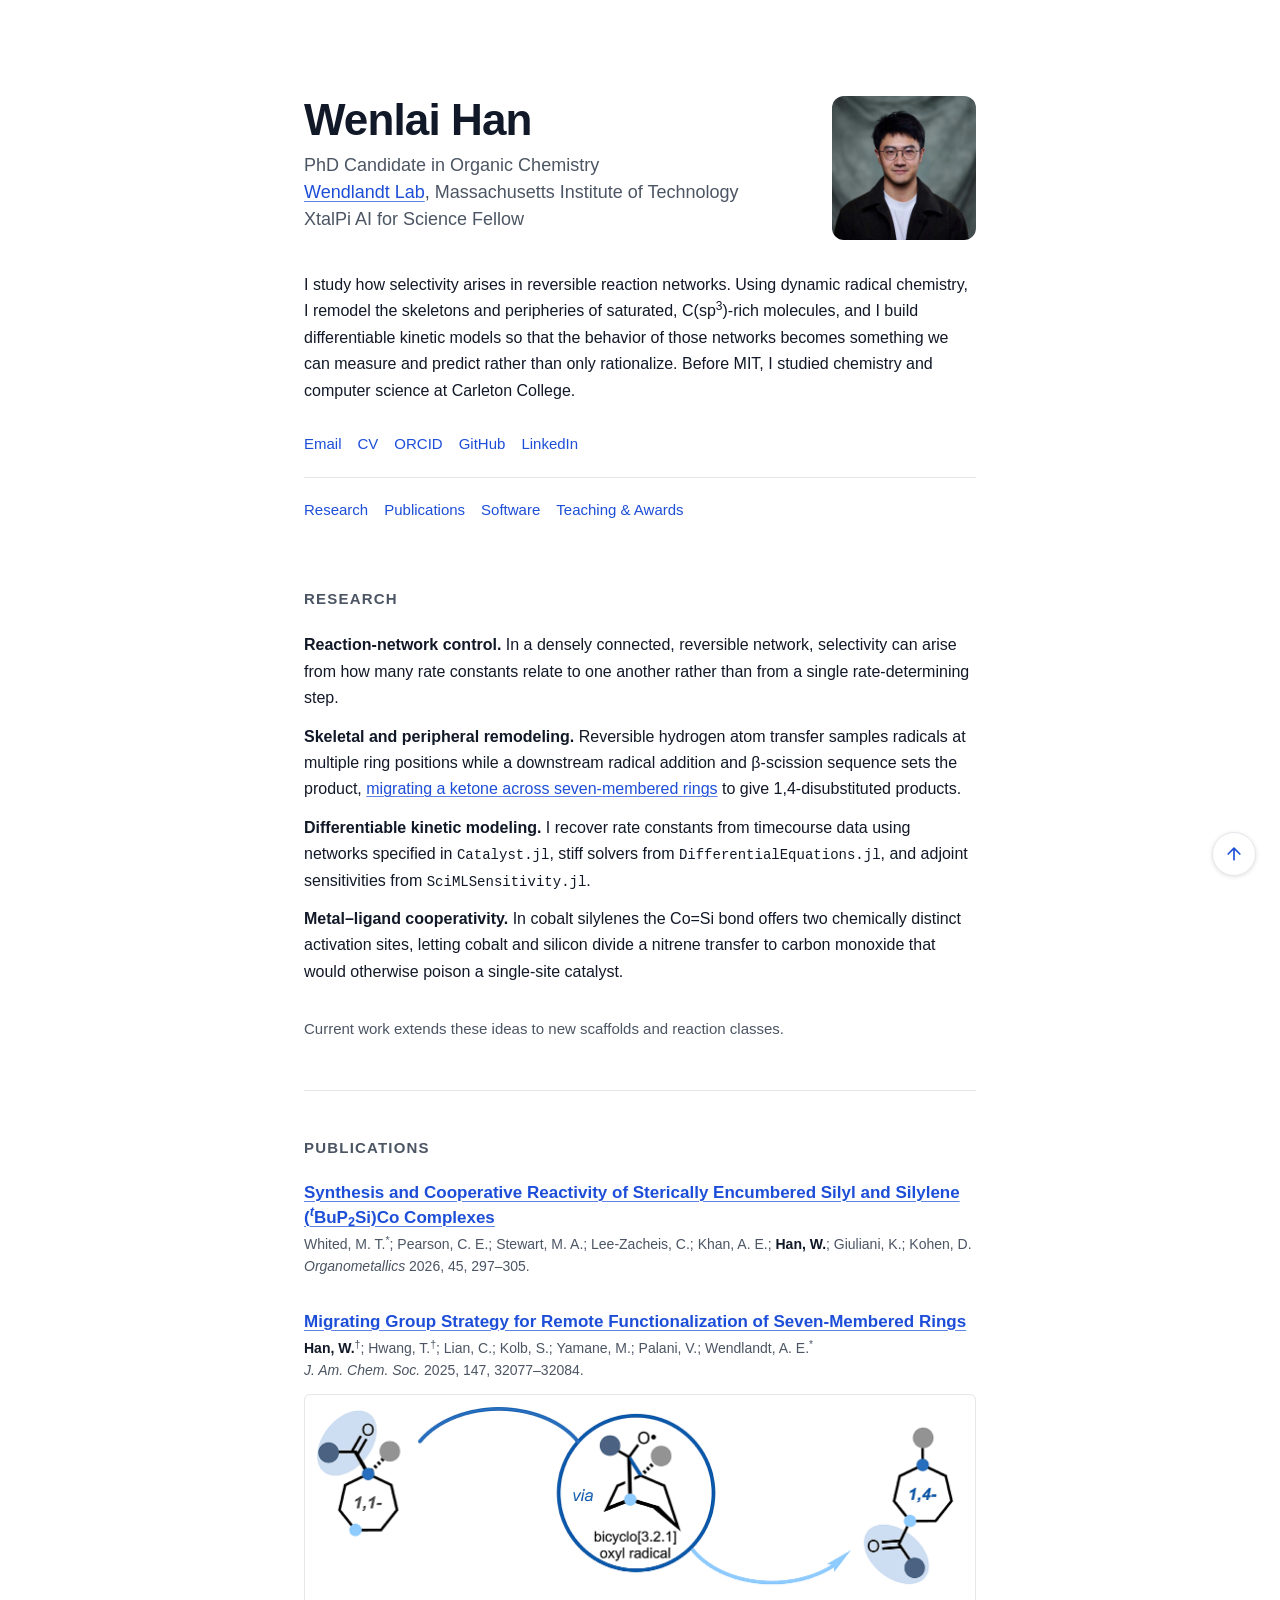
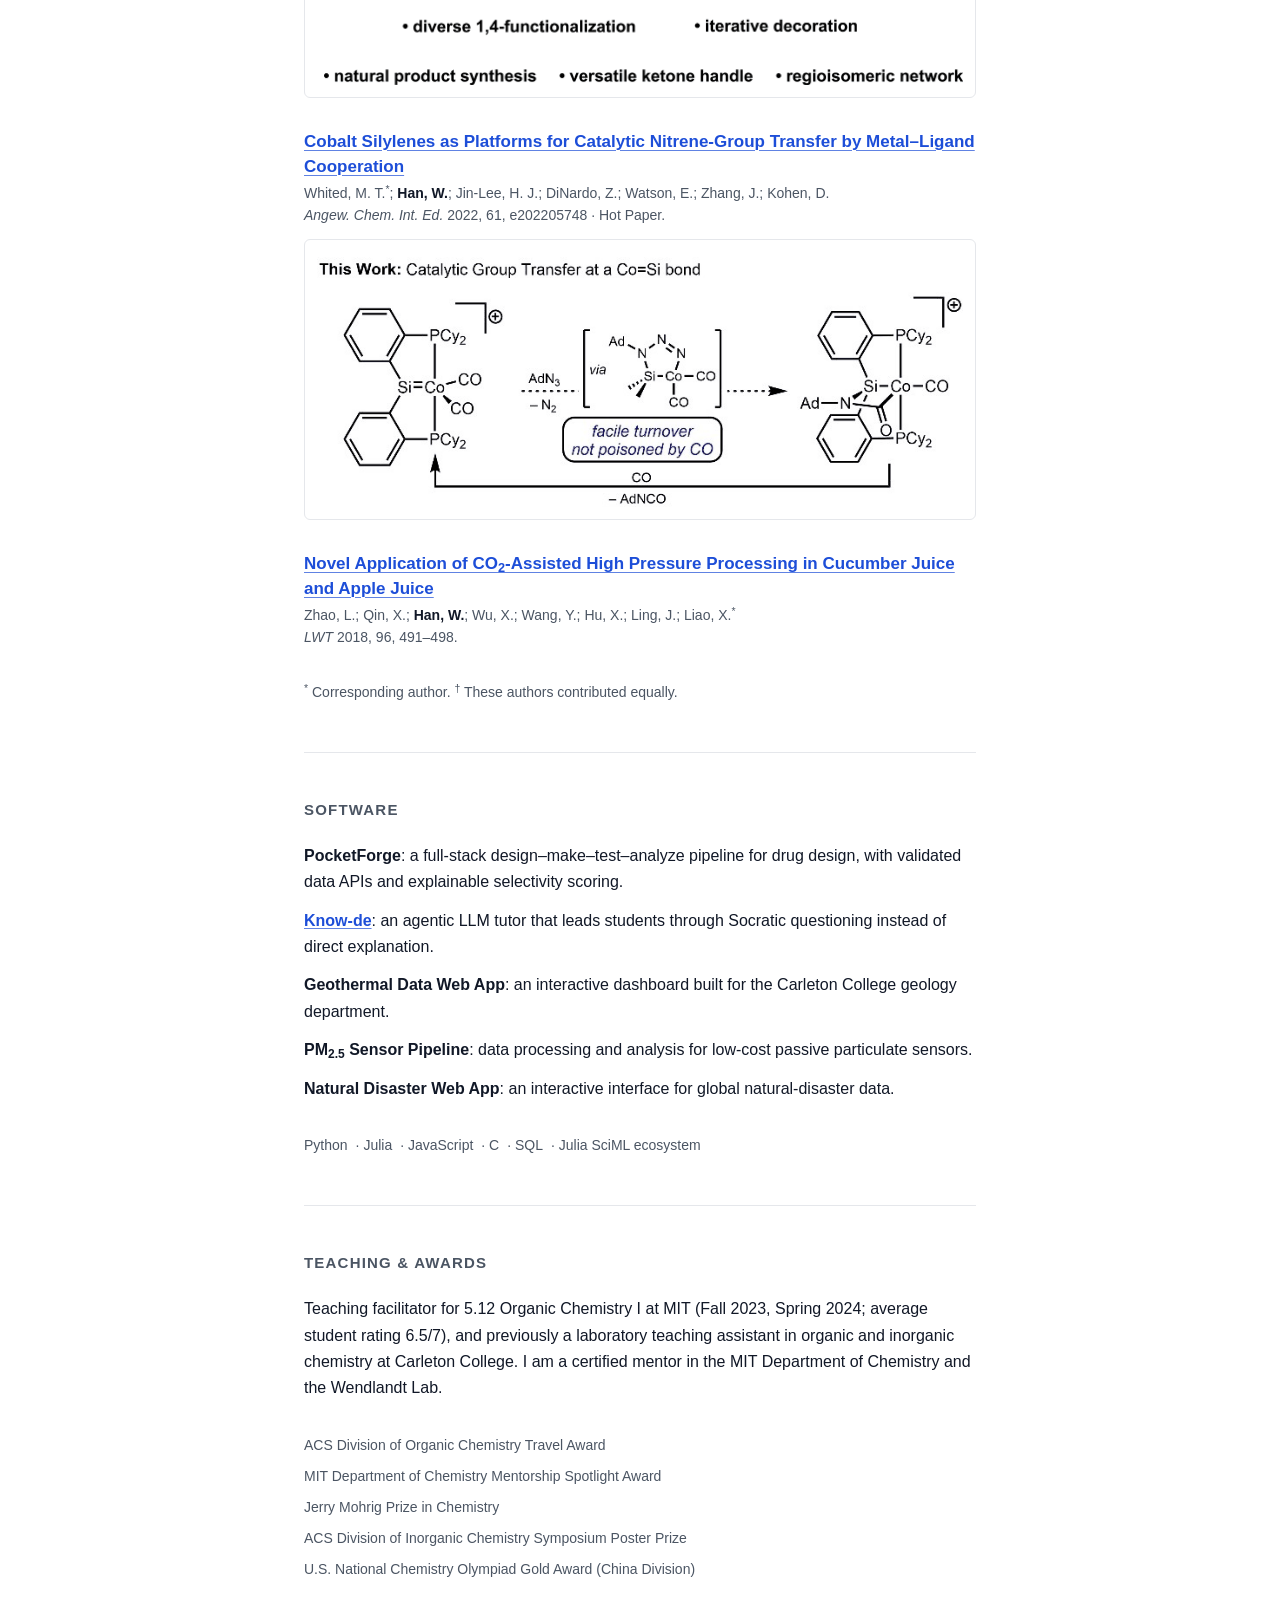
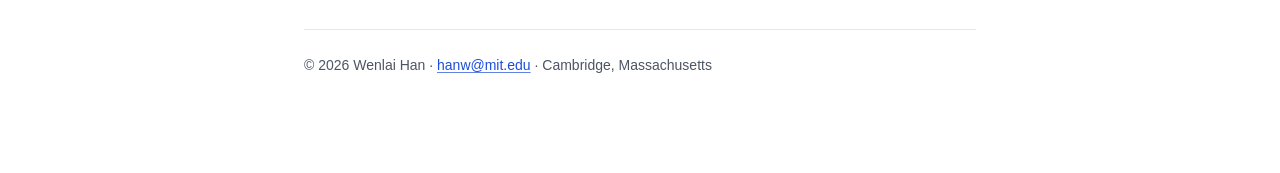
==== commit 4299ce69: "feat: add graphical abstracts to publications Extracted from the published PDFs: the JACS 2025 TOC g" ====
--- a/index.html
+++ b/index.html
@@ -165,6 +165,9 @@
           author)</span>
         </p>
         <p class="pub-venue"><i>J. Am. Chem. Soc.</i> 2025, 147, 32077–32084.</p>
+        <img class="toc" src="assets/toc-jacs-2025.png" width="1302" height="561"
+             loading="lazy" decoding="async"
+             alt="Graphical abstract: a 1,1-disubstituted acylcycloheptane converts by way of a bicyclo[3.2.1] oxyl radical into its 1,4-disubstituted isomer.">
       </li>
 
       <li>
@@ -177,6 +180,9 @@
           Zhang, J.; Kohen, D.
         </p>
         <p class="pub-venue"><i>Angew. Chem. Int. Ed.</i> 2022, 61, e202205748 · Hot Paper.</p>
+        <img class="toc" src="assets/toc-angew-2022.png" width="743" height="294"
+             loading="lazy" decoding="async"
+             alt="Graphical abstract: a cationic cobalt silylene turns adamantyl azide and carbon monoxide into adamantyl isocyanate, with turnover that carbon monoxide does not poison.">
       </li>
 
       <li>
--- a/styles.css
+++ b/styles.css
@@ -94,6 +94,25 @@
 code {
   font-family: var(--font-mono);
   font-size: 0.875em;
+}
+
+/* Raised and lowered figures are offset from the baseline rather than aligned
+   by the browser default, which would grow the line box and leave uneven gaps
+   around lines carrying C(sp3), CO2, or a dagger. */
+sup,
+sub {
+  font-size: 0.75em;
+  line-height: 0;
+  position: relative;
+  vertical-align: baseline;
+}
+
+sup {
+  top: -0.5em;
+}
+
+sub {
+  bottom: -0.25em;
 }
 
 /* --------------------------------------------------------------------------
@@ -326,6 +345,26 @@
 .pub-authors strong {
   color: var(--text);
   font-weight: 600;
+}
+
+/* Graphical abstracts are black line art drawn for print, so they keep a paper
+   plate in both themes; on dark backgrounds it is dimmed slightly so it does
+   not glare beside the surrounding text. */
+.toc {
+  display: block;
+  width: 100%;
+  height: auto;
+  margin-top: var(--s3);
+  padding: var(--s3);
+  background: #ffffff;
+  border: 1px solid var(--hairline);
+  border-radius: 6px;
+}
+
+@media (prefers-color-scheme: dark) {
+  .toc {
+    filter: brightness(0.88);
+  }
 }
 
 .footnote {
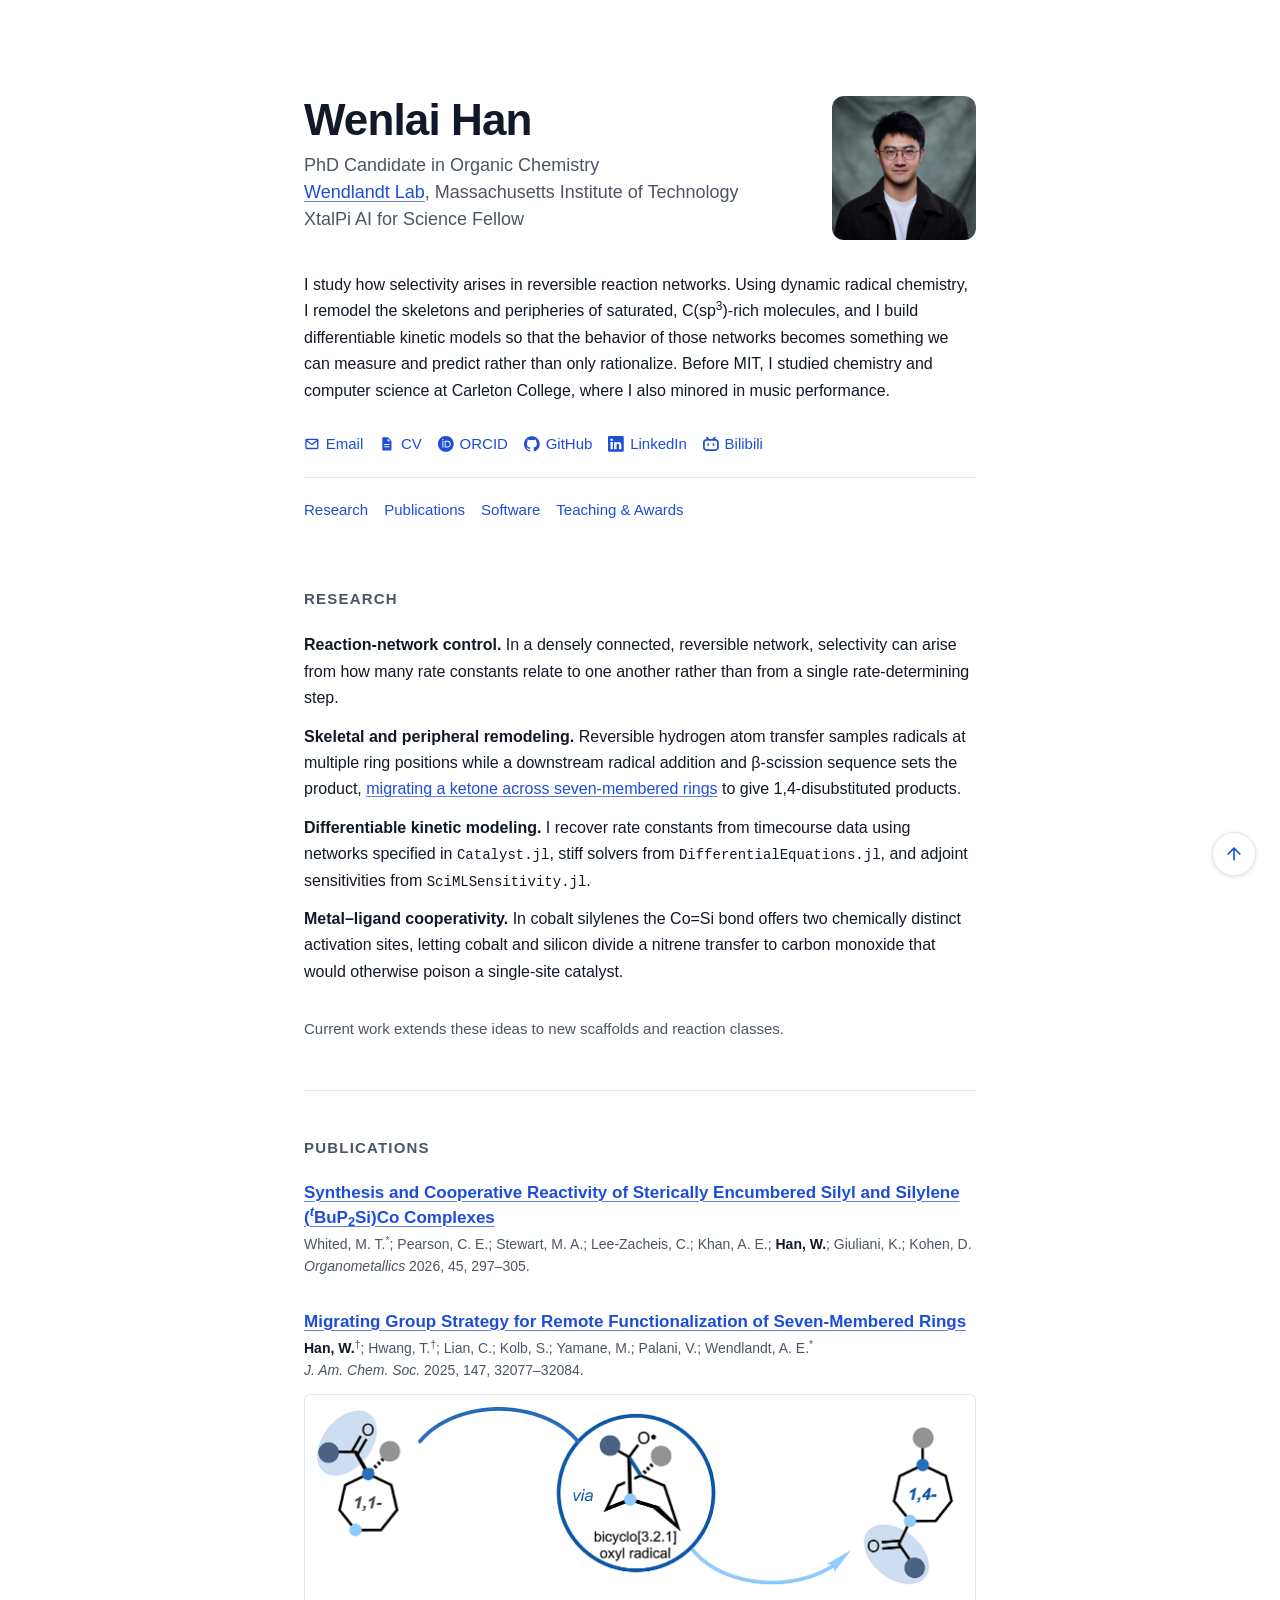
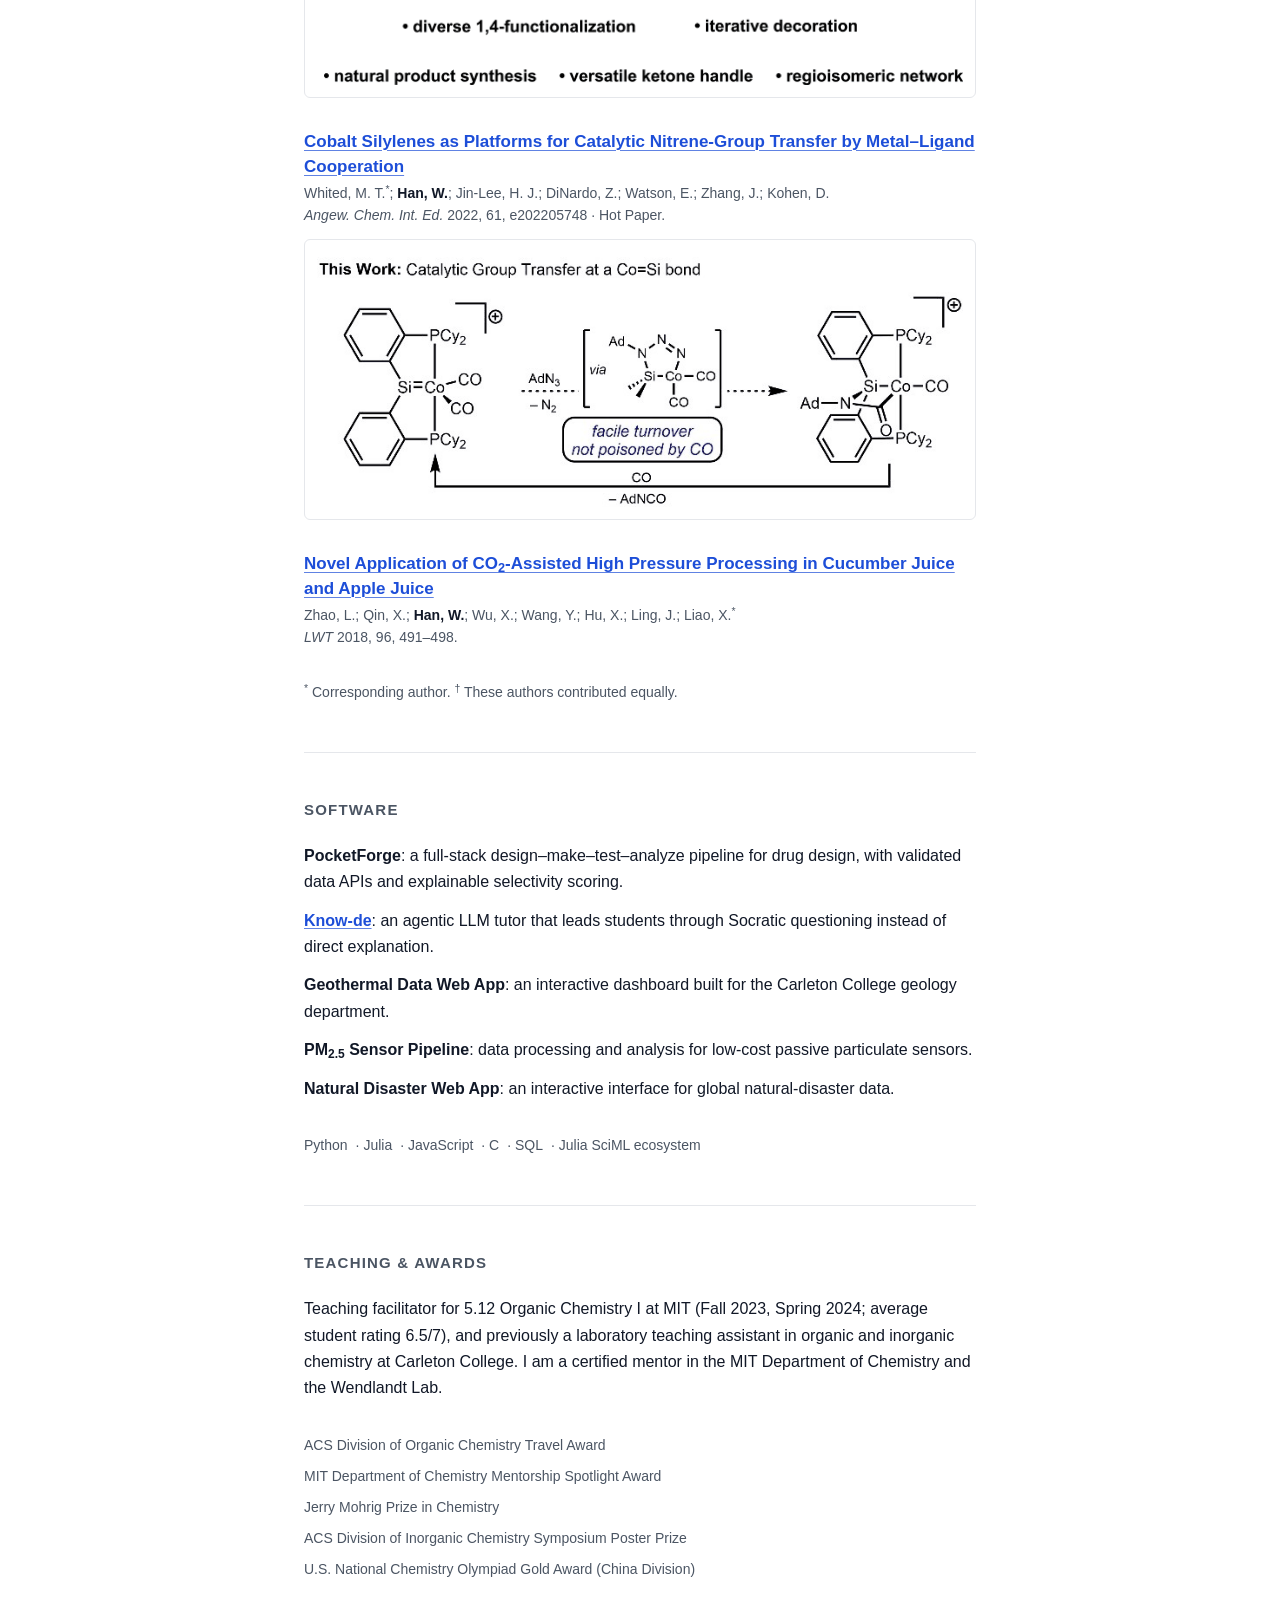
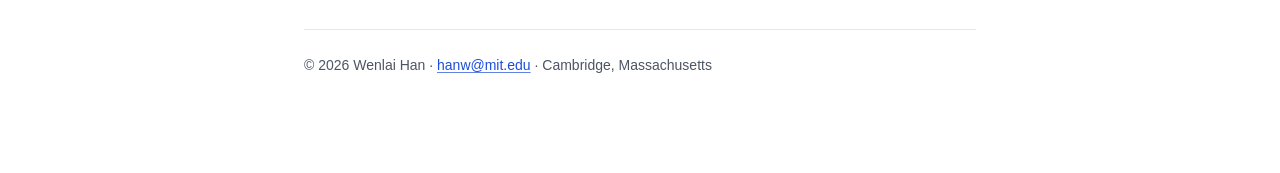
==== commit 37c0dfa1: "feat: icons on contact links, bilibili channel, music minor - Contact row now carries brand and obje" ====
--- a/index.html
+++ b/index.html
@@ -48,7 +48,8 @@
   "sameAs": [
     "https://orcid.org/0000-0001-8648-2300",
     "https://github.com/wenlaihan",
-    "https://www.linkedin.com/in/wenlai-han/"
+    "https://www.linkedin.com/in/wenlai-han/",
+    "https://space.bilibili.com/491515907"
   ]
 }
 </script>
@@ -85,17 +86,36 @@
     C(sp<sup>3</sup>)-rich molecules, and I build differentiable kinetic models so that
     the behavior of those networks becomes something we can measure and predict rather
     than only rationalize. Before MIT, I studied chemistry and computer science at
-    Carleton College.
+    Carleton College, where I also minored in music performance.
   </p>
 
   <!-- role="list" is redundant per spec but restores the list semantics that
        WebKit drops from any list styled with list-style: none. -->
   <ul class="linkrow contact" role="list">
-    <li><a href="mailto:hanw@mit.edu">Email</a></li>
-    <li><a href="assets/cv.pdf">CV <span class="visually-hidden">(PDF)</span></a></li>
-    <li><a href="https://orcid.org/0000-0001-8648-2300">ORCID</a></li>
-    <li><a href="https://github.com/wenlaihan">GitHub</a></li>
-    <li><a href="https://www.linkedin.com/in/wenlai-han/">LinkedIn</a></li>
+    <li>
+      <a href="mailto:hanw@mit.edu">
+        <svg class="icon" viewBox="0 0 24 24" aria-hidden="true" focusable="false"><path d="M2 6a2 2 0 0 1 2-2h16a2 2 0 0 1 2 2v12a2 2 0 0 1-2 2H4a2 2 0 0 1-2-2V6Zm2.6 0L12 11.8 19.4 6H4.6ZM20 8.2l-7.4 5.7a1 1 0 0 1-1.2 0L4 8.2V18h16V8.2Z"/></svg>Email</a>
+    </li>
+    <li>
+      <a href="assets/cv.pdf">
+        <svg class="icon" viewBox="0 0 24 24" aria-hidden="true" focusable="false"><path fill-rule="evenodd" d="M6 2h7.5L19 7.5V21a1 1 0 0 1-1 1H6a1 1 0 0 1-1-1V3a1 1 0 0 1 1-1Zm7 1.9V8h4.1L13 3.9ZM8 12h8v1.6H8V12Zm0 3.6h8v1.6H8v-1.6Z"/></svg>CV <span class="visually-hidden">(PDF)</span></a>
+    </li>
+    <li>
+      <a href="https://orcid.org/0000-0001-8648-2300">
+        <svg class="icon" viewBox="0 0 24 24" aria-hidden="true" focusable="false"><path d="M12 0C5.372 0 0 5.372 0 12s5.372 12 12 12 12-5.372 12-12S18.628 0 12 0zM7.369 4.378c.525 0 .947.431.947.947s-.422.947-.947.947a.95.95 0 0 1-.947-.947c0-.525.422-.947.947-.947zm-.722 3.038h1.444v10.041H6.647V7.416zm3.562 0h3.9c3.712 0 5.344 2.653 5.344 5.025 0 2.578-2.016 5.025-5.325 5.025h-3.919V7.416zm1.444 1.303v7.444h2.297c3.272 0 4.022-2.484 4.022-3.722 0-2.016-1.284-3.722-4.097-3.722h-2.222z"/></svg>ORCID</a>
+    </li>
+    <li>
+      <a href="https://github.com/wenlaihan">
+        <svg class="icon" viewBox="0 0 24 24" aria-hidden="true" focusable="false"><path d="M12 .297c-6.63 0-12 5.373-12 12 0 5.303 3.438 9.8 8.205 11.385.6.113.82-.258.82-.577 0-.285-.01-1.04-.015-2.04-3.338.724-4.042-1.61-4.042-1.61C4.422 18.07 3.633 17.7 3.633 17.7c-1.087-.744.084-.729.084-.729 1.205.084 1.838 1.236 1.838 1.236 1.07 1.835 2.809 1.305 3.495.998.108-.776.417-1.305.76-1.605-2.665-.3-5.466-1.332-5.466-5.93 0-1.31.465-2.38 1.235-3.22-.135-.303-.54-1.523.105-3.176 0 0 1.005-.322 3.3 1.23.96-.267 1.98-.399 3-.405 1.02.006 2.04.138 3 .405 2.28-1.552 3.285-1.23 3.285-1.23.645 1.653.24 2.873.12 3.176.765.84 1.23 1.91 1.23 3.22 0 4.61-2.805 5.625-5.475 5.92.42.36.81 1.096.81 2.22 0 1.606-.015 2.896-.015 3.286 0 .315.21.69.825.57C20.565 22.092 24 17.592 24 12.297c0-6.627-5.373-12-12-12"/></svg>GitHub</a>
+    </li>
+    <li>
+      <a href="https://www.linkedin.com/in/wenlai-han/">
+        <svg class="icon" viewBox="0 0 16 16" aria-hidden="true" focusable="false"><path d="M0 1.146C0 .513.526 0 1.175 0h13.65C15.474 0 16 .513 16 1.146v13.708c0 .633-.526 1.146-1.175 1.146H1.175C.526 16 0 15.487 0 14.854V1.146zm4.943 12.248V6.169H2.542v7.225h2.401zm-1.2-8.212c.837 0 1.358-.554 1.358-1.248-.015-.709-.52-1.248-1.342-1.248-.822 0-1.359.54-1.359 1.248 0 .694.521 1.248 1.327 1.248h.016zm4.908 8.212V9.359c0-.216.016-.432.08-.586.173-.431.568-.878 1.232-.878.869 0 1.216.662 1.216 1.634v3.865h2.401V9.25c0-2.22-1.184-3.252-2.764-3.252-1.274 0-1.845.7-2.165 1.193v.025h-.016a5.54 5.54 0 0 1 .016-.025V6.169h-2.4c.03.678 0 7.225 0 7.225h2.4z"/></svg>LinkedIn</a>
+    </li>
+    <li>
+      <a href="https://space.bilibili.com/491515907">
+        <svg class="icon" viewBox="0 0 24 24" aria-hidden="true" focusable="false"><path d="M17.813 4.653h.854c1.51.054 2.769.578 3.773 1.574 1.004.995 1.524 2.249 1.56 3.76v7.36c-.036 1.51-.556 2.769-1.56 3.773s-2.262 1.524-3.773 1.56H5.333c-1.51-.036-2.769-.556-3.773-1.56S.036 18.858 0 17.347v-7.36c.036-1.511.556-2.765 1.56-3.76 1.004-.996 2.262-1.52 3.773-1.574h.774l-1.174-1.12a1.234 1.234 0 0 1-.373-.906c0-.356.124-.658.373-.907l.027-.027c.267-.249.573-.373.92-.373.347 0 .653.124.92.373L9.653 4.44c.071.071.134.142.187.213h4.267a.836.836 0 0 1 .16-.213l2.853-2.747c.267-.249.573-.373.92-.373.347 0 .662.151.929.4.267.249.391.551.391.907 0 .355-.124.657-.373.906zM5.333 7.24c-.746.018-1.373.276-1.88.773-.506.498-.769 1.13-.786 1.894v7.52c.017.764.28 1.395.786 1.893.507.498 1.134.756 1.88.773h13.334c.746-.017 1.373-.275 1.88-.773.506-.498.769-1.129.786-1.893v-7.52c-.017-.765-.28-1.396-.786-1.894-.507-.497-1.134-.755-1.88-.773zM8 11.107c.373 0 .684.124.933.373.25.249.383.569.4.96v1.173c-.017.391-.15.711-.4.96-.249.25-.56.374-.933.374s-.684-.125-.933-.374c-.25-.249-.383-.569-.4-.96V12.44c0-.373.129-.689.386-.947.258-.257.574-.386.947-.386zm8 0c.373 0 .684.124.933.373.25.249.383.569.4.96v1.173c-.017.391-.15.711-.4.96-.249.25-.56.374-.933.374s-.684-.125-.933-.374c-.25-.249-.383-.569-.4-.96V12.44c.017-.391.15-.711.4-.96.249-.249.56-.373.933-.373Z"/></svg>Bilibili</a>
+    </li>
   </ul>
 
   <nav class="linkrow section-nav" aria-label="Sections">
--- a/styles.css
+++ b/styles.css
@@ -254,8 +254,19 @@
 }
 
 .linkrow a {
-  display: inline-block;
+  display: inline-flex;
+  align-items: center;
+  gap: 0.4em;
   padding: var(--s1) 0;
+}
+
+/* Marks sit beside their label rather than replacing it, so the row stays
+   readable when an icon is unfamiliar. */
+.icon {
+  width: 1.05em;
+  height: 1.05em;
+  flex: 0 0 auto;
+  fill: currentColor;
 }
 
 .contact {
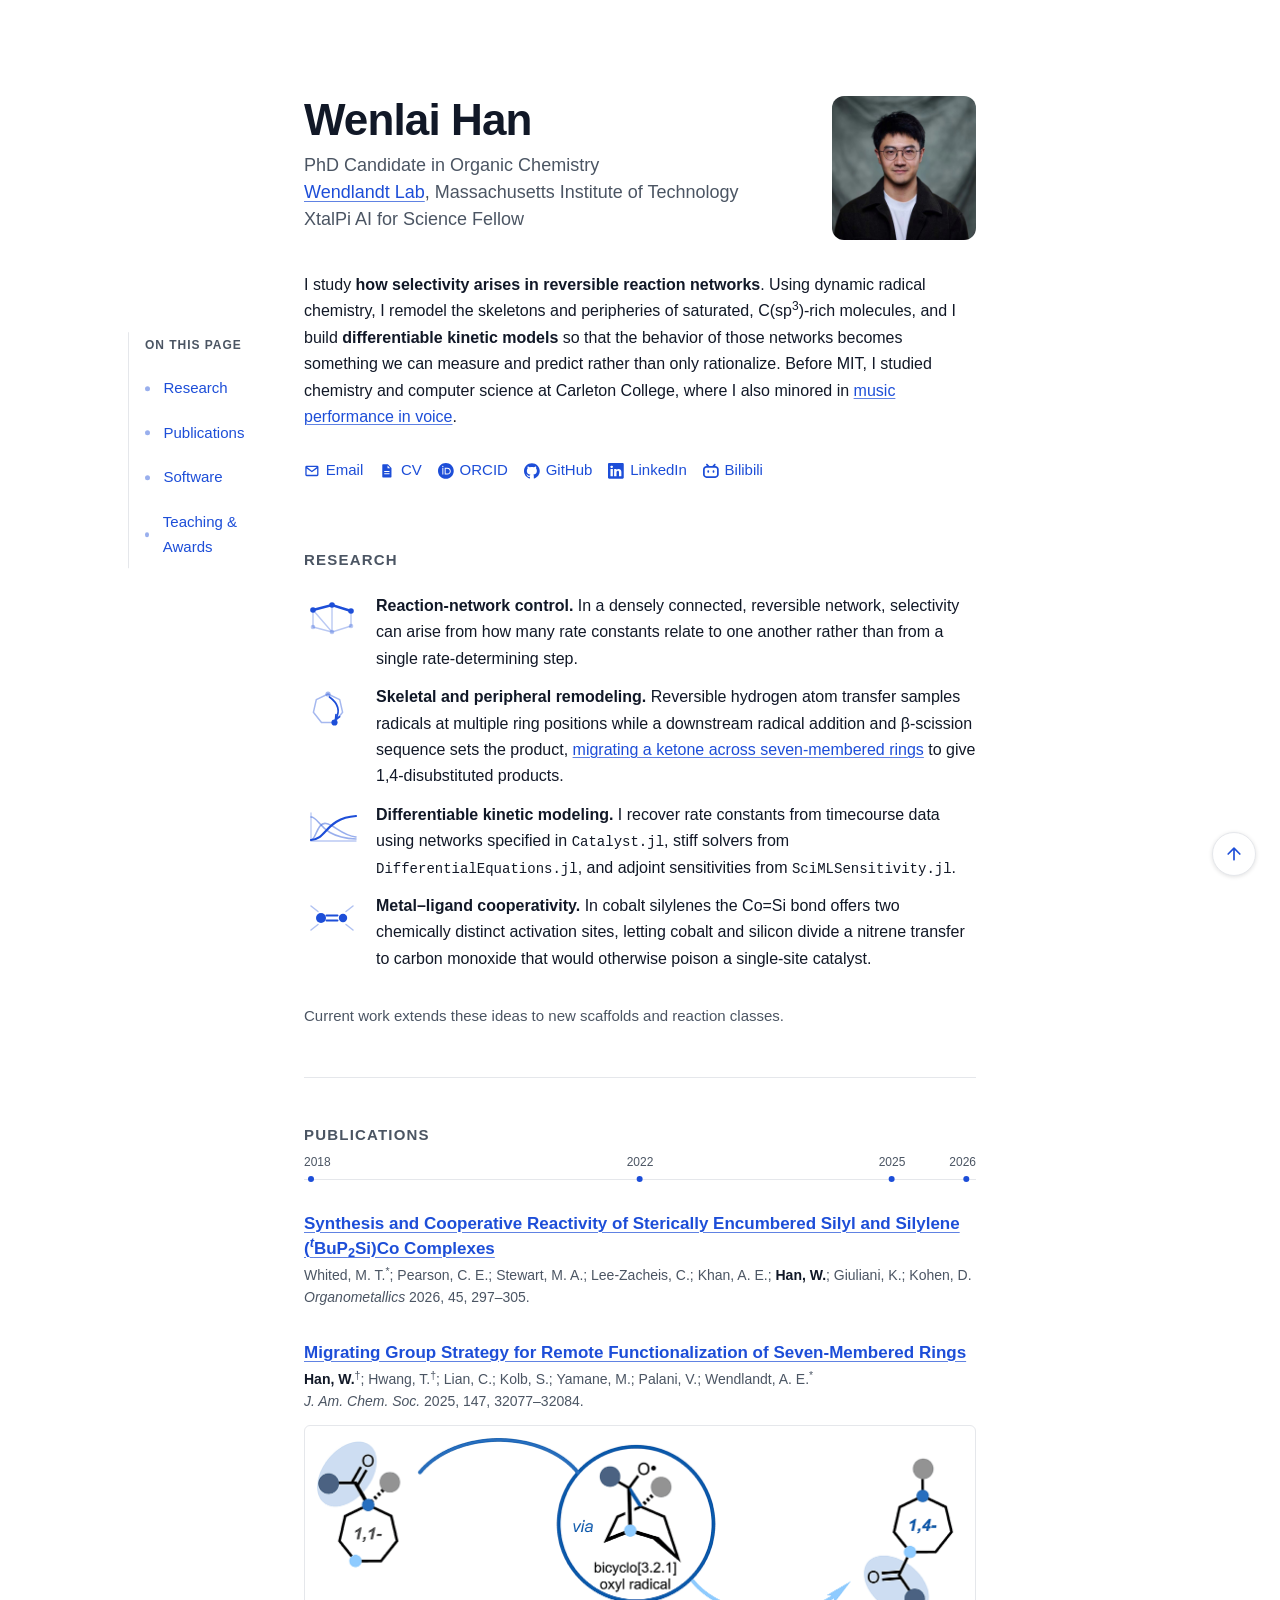
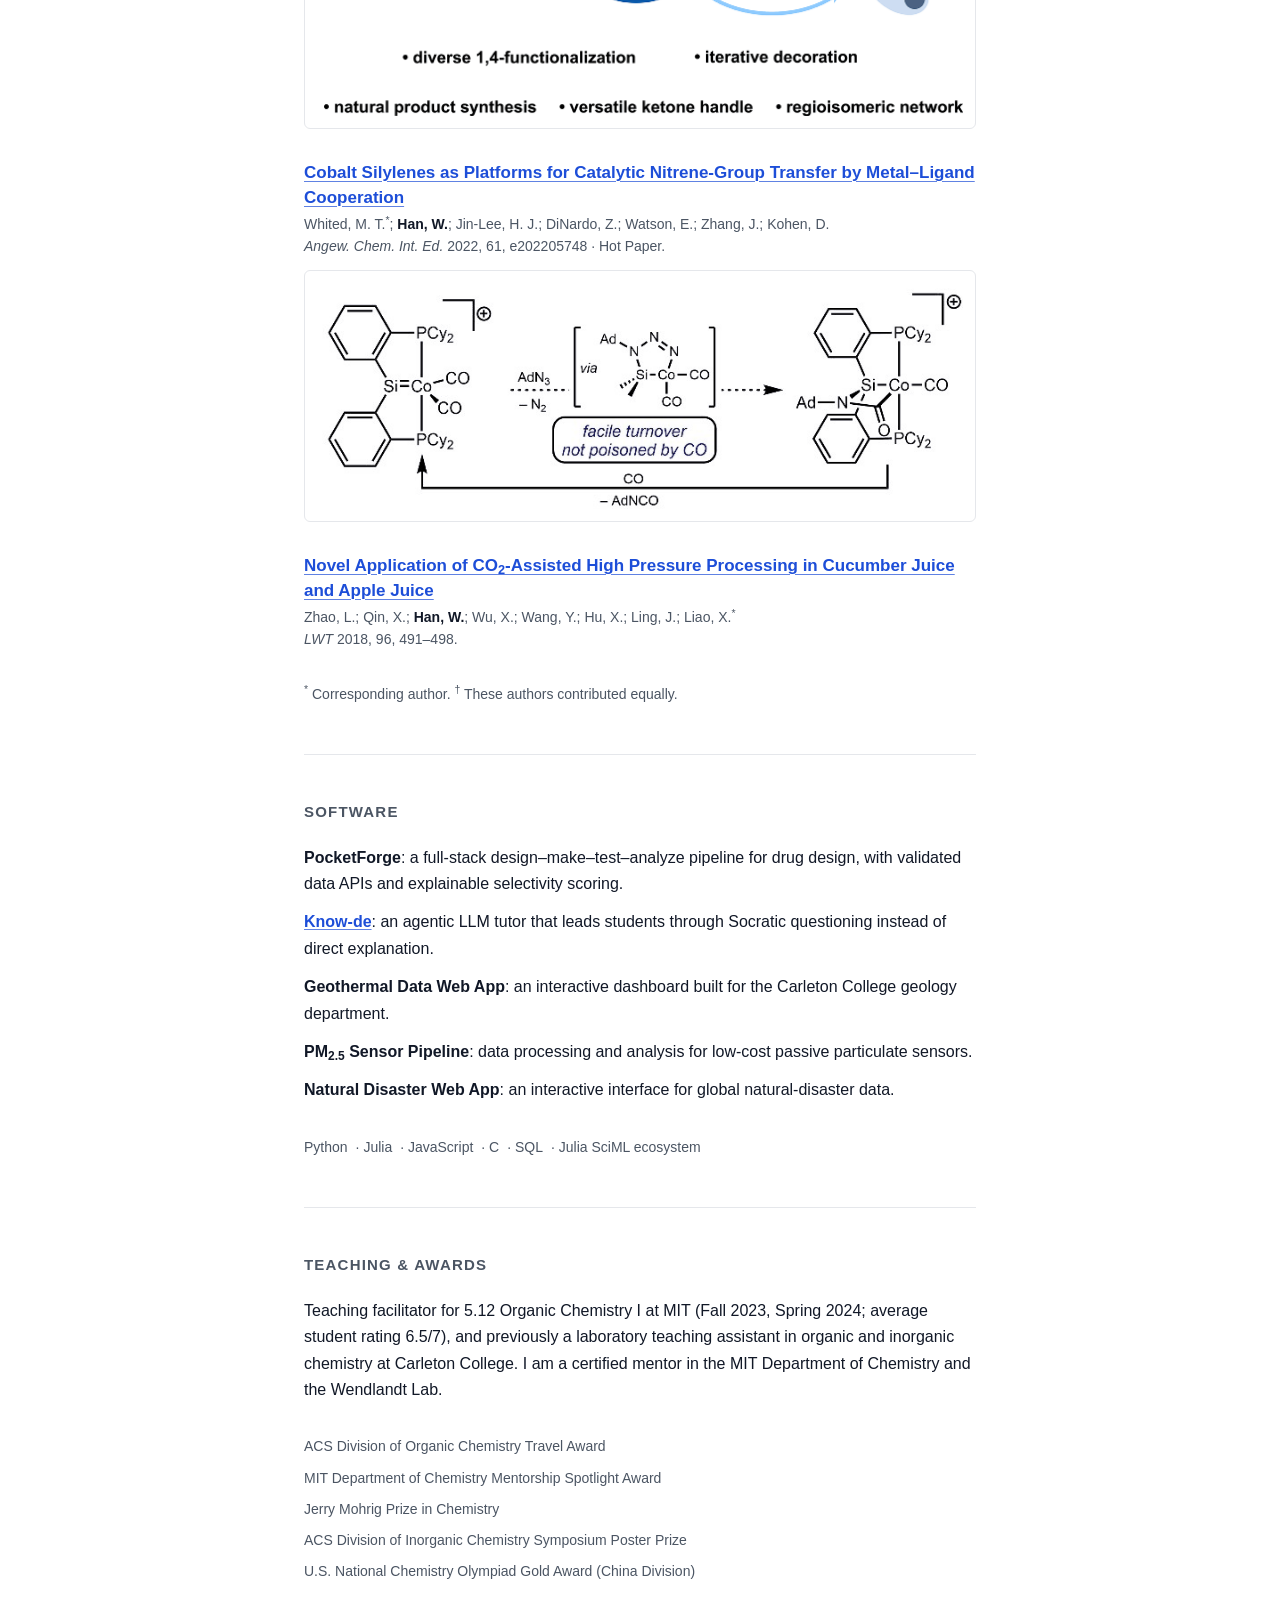
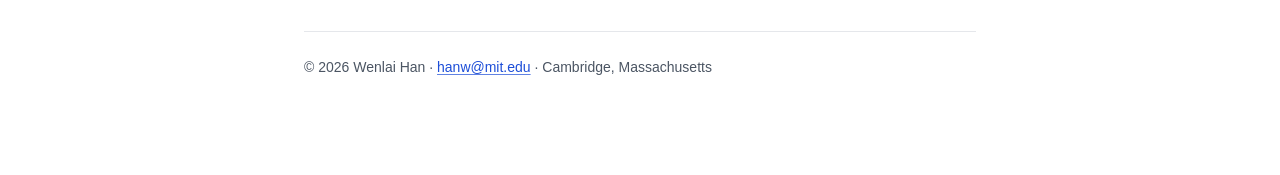
==== commit 5ed1b83e: "feat: research motifs, timeline, floating section rail, clickable schemes - Four drawn SVG motifs, o" ====
--- a/index.html
+++ b/index.html
@@ -81,12 +81,13 @@
 <main id="main" tabindex="-1">
 
   <p>
-    I study how selectivity arises in reversible reaction networks. Using dynamic radical
-    chemistry, I remodel the skeletons and peripheries of saturated,
-    C(sp<sup>3</sup>)-rich molecules, and I build differentiable kinetic models so that
-    the behavior of those networks becomes something we can measure and predict rather
-    than only rationalize. Before MIT, I studied chemistry and computer science at
-    Carleton College, where I also minored in music performance.
+    I study <strong>how selectivity arises in reversible reaction networks</strong>. Using
+    dynamic radical chemistry, I remodel the skeletons and peripheries of saturated,
+    C(sp<sup>3</sup>)-rich molecules, and I build <strong>differentiable kinetic
+    models</strong> so that the behavior of those networks becomes something we can measure
+    and predict rather than only rationalize. Before MIT, I studied chemistry and computer
+    science at Carleton College, where I also minored in
+    <a href="https://imagencloud.carleton.edu/record/62771">music performance in voice</a>.
   </p>
 
   <!-- role="list" is redundant per spec but restores the list semantics that
@@ -118,7 +119,11 @@
     </li>
   </ul>
 
+  <!-- One nav, restyled by viewport: an inline row on narrow screens, a fixed
+       rail in the left gutter on wide ones. Keeping a single element avoids
+       exposing two navigation landmarks for the same links. -->
   <nav class="linkrow section-nav" aria-label="Sections">
+    <span class="nav-label">On this page</span>
     <a href="#research">Research</a>
     <a href="#publications">Publications</a>
     <a href="#software">Software</a>
@@ -127,30 +132,80 @@
 
   <section id="research">
     <h2>Research</h2>
-    <ul class="stack" role="list">
-      <li>
-        <strong>Reaction-network control.</strong> In a densely connected, reversible
-        network, selectivity can arise from how many rate constants relate to one another
-        rather than from a single rate-determining step.
-      </li>
-      <li>
-        <strong>Skeletal and peripheral remodeling.</strong> Reversible hydrogen atom
-        transfer samples radicals at multiple ring positions while a downstream radical
-        addition and β-scission sequence sets the product,
-        <a href="#publications">migrating a ketone across seven-membered rings</a> to give
-        1,4-disubstituted products.
-      </li>
-      <li>
-        <strong>Differentiable kinetic modeling.</strong> I recover rate constants from
-        timecourse data using networks specified in <code>Catalyst.jl</code>, stiff solvers
-        from <code>DifferentialEquations.jl</code>, and adjoint sensitivities from
-        <code>SciMLSensitivity.jl</code>.
-      </li>
-      <li>
-        <strong>Metal–ligand cooperativity.</strong> In cobalt silylenes the Co=Si bond
-        offers two chemically distinct activation sites, letting cobalt and silicon divide
-        a nitrene transfer to carbon monoxide that would otherwise poison a single-site
-        catalyst.
+    <!-- Motifs are drawn rather than extracted so they take their colour from
+         the theme and stay sharp at any zoom. Decorative: each one restates the
+         sentence beside it, so they carry no alt text of their own. -->
+    <ul class="stack research" role="list">
+      <li>
+        <svg class="motif" viewBox="0 0 56 40" aria-hidden="true" focusable="false">
+          <g fill="none" stroke="currentColor" stroke-linecap="round" stroke-width="1.4">
+            <path d="M9 12v17M9 29l19 5M28 34l19-6M28 7v27M47 13v15M9 12l19 22" opacity=".3"/>
+            <path d="M9 12l19-5 19 6" stroke-width="2.4"/>
+          </g>
+          <g fill="currentColor">
+            <circle cx="9" cy="12" r="2.8"/><circle cx="28" cy="7" r="2.8"/><circle cx="47" cy="13" r="2.8"/>
+            <g opacity=".3"><circle cx="9" cy="29" r="2.3"/><circle cx="28" cy="34" r="2.3"/><circle cx="47" cy="28" r="2.3"/></g>
+          </g>
+        </svg>
+        <p>
+          <strong>Reaction-network control.</strong> In a densely connected, reversible
+          network, selectivity can arise from how many rate constants relate to one another
+          rather than from a single rate-determining step.
+        </p>
+      </li>
+      <li>
+        <svg class="motif" viewBox="0 0 56 40" aria-hidden="true" focusable="false">
+          <g fill="none" stroke="currentColor" stroke-linecap="round" stroke-linejoin="round">
+            <path d="M24 5l11.7 5.7 2.9 12.6-8.1 10.2h-13l-8.1-10.2 2.9-12.6z" stroke-width="1.5" opacity=".4"/>
+            <path d="M25.5 8Q39 18 31.5 30.5" stroke-width="1.7"/>
+            <path d="M35.6 27.7L31.5 30.5 32 25.5" stroke-width="1.7"/>
+          </g>
+          <g fill="currentColor">
+            <circle cx="24" cy="5" r="2.6" opacity=".4"/>
+            <circle cx="30.5" cy="33.5" r="3.1"/>
+          </g>
+        </svg>
+        <p>
+          <strong>Skeletal and peripheral remodeling.</strong> Reversible hydrogen atom
+          transfer samples radicals at multiple ring positions while a downstream radical
+          addition and β-scission sequence sets the product,
+          <a href="#publications">migrating a ketone across seven-membered rings</a> to give
+          1,4-disubstituted products.
+        </p>
+      </li>
+      <li>
+        <svg class="motif" viewBox="0 0 56 40" aria-hidden="true" focusable="false">
+          <g fill="none" stroke="currentColor" stroke-linecap="round">
+            <path d="M7 6v28h45" stroke-width="1.3" opacity=".3"/>
+            <path d="M7 10c9 0 8 20 45 22" stroke-width="1.6" opacity=".45"/>
+            <path d="M7 33c5 0 6-18 15-16.5S37 28 52 30" stroke-width="1.6" opacity=".45"/>
+            <path d="M7 33c15 0 15-22 45-24" stroke-width="2.2"/>
+          </g>
+        </svg>
+        <p>
+          <strong>Differentiable kinetic modeling.</strong> I recover rate constants from
+          timecourse data using networks specified in <code>Catalyst.jl</code>, stiff solvers
+          from <code>DifferentialEquations.jl</code>, and adjoint sensitivities from
+          <code>SciMLSensitivity.jl</code>.
+        </p>
+      </li>
+      <li>
+        <svg class="motif" viewBox="0 0 56 40" aria-hidden="true" focusable="false">
+          <g fill="none" stroke="currentColor" stroke-linecap="round" stroke-width="1.5">
+            <path d="M14 13.5L7 8M14 26.5L7 32M42 13.5L49 8M42 26.5L49 32" opacity=".35"/>
+            <path d="M22.5 17.5h11M22.5 22.5h11" stroke-width="2"/>
+          </g>
+          <g fill="currentColor">
+            <circle cx="17" cy="20" r="5"/>
+            <circle cx="39" cy="20" r="4.2"/>
+          </g>
+        </svg>
+        <p>
+          <strong>Metal–ligand cooperativity.</strong> In cobalt silylenes the Co=Si bond
+          offers two chemically distinct activation sites, letting cobalt and silicon divide
+          a nitrene transfer to carbon monoxide that would otherwise poison a single-site
+          catalyst.
+        </p>
       </li>
     </ul>
     <p class="note">Current work extends these ideas to new scaffolds and reaction classes.</p>
@@ -158,6 +213,14 @@
 
   <section id="publications">
     <h2>Publications</h2>
+    <!-- Positions are true to the years, so the gap after 2018 is real. The
+         same years are in every citation below, so this is decorative. -->
+    <ol class="timeline" aria-hidden="true">
+      <li style="--at:0%"><span>2018</span></li>
+      <li style="--at:50%"><span>2022</span></li>
+      <li style="--at:87.5%"><span>2025</span></li>
+      <li style="--at:100%"><span>2026</span></li>
+    </ol>
     <ul class="pubs" role="list">
 
       <li>
@@ -185,9 +248,10 @@
           author)</span>
         </p>
         <p class="pub-venue"><i>J. Am. Chem. Soc.</i> 2025, 147, 32077–32084.</p>
-        <img class="toc" src="assets/toc-jacs-2025.png" width="1302" height="561"
-             loading="lazy" decoding="async"
-             alt="Graphical abstract: a 1,1-disubstituted acylcycloheptane converts by way of a bicyclo[3.2.1] oxyl radical into its 1,4-disubstituted isomer.">
+        <a class="toc-link" href="https://doi.org/10.1021/jacs.5c10470">
+          <img class="toc" src="assets/toc-jacs-2025.png" width="1302" height="561"
+               loading="lazy" decoding="async"
+               alt="Graphical abstract: a 1,1-disubstituted acylcycloheptane converts by way of a bicyclo[3.2.1] oxyl radical into its 1,4-disubstituted isomer."></a>
       </li>
 
       <li>
@@ -200,9 +264,10 @@
           Zhang, J.; Kohen, D.
         </p>
         <p class="pub-venue"><i>Angew. Chem. Int. Ed.</i> 2022, 61, e202205748 · Hot Paper.</p>
-        <img class="toc" src="assets/toc-angew-2022.png" width="743" height="294"
-             loading="lazy" decoding="async"
-             alt="Graphical abstract: a cationic cobalt silylene turns adamantyl azide and carbon monoxide into adamantyl isocyanate, with turnover that carbon monoxide does not poison.">
+        <a class="toc-link" href="https://doi.org/10.1002/anie.202205748">
+          <img class="toc" src="assets/toc-angew-2022.png" width="725" height="254"
+               loading="lazy" decoding="async"
+               alt="Scheme: a cationic cobalt silylene turns adamantyl azide and carbon monoxide into adamantyl isocyanate, with turnover that carbon monoxide does not poison."></a>
       </li>
 
       <li>
--- a/styles.css
+++ b/styles.css
@@ -277,6 +277,72 @@
   margin-top: var(--s4);
   padding-top: var(--s4);
   border-top: 1px solid var(--hairline);
+  align-items: baseline;
+}
+
+.nav-label {
+  font-size: 0.75rem;
+  font-weight: 600;
+  letter-spacing: 0.08em;
+  text-transform: uppercase;
+  color: var(--muted);
+}
+
+.section-nav a::before {
+  content: "";
+  width: 5px;
+  height: 5px;
+  margin-right: 0.5em;
+  border-radius: 50%;
+  background: currentColor;
+  opacity: 0.45;
+}
+
+.section-nav a:hover::before,
+.section-nav a:focus-visible::before {
+  opacity: 1;
+}
+
+/* Wide screens have empty gutters, so the same nav becomes a fixed rail beside
+   the column instead of a row above it. 32rem = half the 42rem measure plus the
+   rail's own width and gap, so it never collides with the text. */
+@media (min-width: 70em) {
+  .section-nav {
+    position: fixed;
+    top: 50%;
+    left: calc(50% - 32rem);
+    transform: translateY(-50%);
+    flex-direction: column;
+    align-items: flex-start;
+    gap: var(--s3);
+    width: 9rem;
+    margin: 0;
+    padding: var(--s1) 0 var(--s1) var(--s4);
+    border-top: 0;
+    border-left: 1px solid var(--hairline);
+  }
+
+  .nav-label {
+    margin-bottom: var(--s1);
+  }
+
+  /* Marks the section jumped to; no scroll tracking, so it reflects the last
+     link followed rather than the current scroll position. */
+  body:has(#research:target) .section-nav a[href="#research"],
+  body:has(#publications:target) .section-nav a[href="#publications"],
+  body:has(#software:target) .section-nav a[href="#software"],
+  body:has(#teaching:target) .section-nav a[href="#teaching"] {
+    color: var(--text);
+    font-weight: 600;
+  }
+
+  body:has(#research:target) .section-nav a[href="#research"]::before,
+  body:has(#publications:target) .section-nav a[href="#publications"]::before,
+  body:has(#software:target) .section-nav a[href="#software"]::before,
+  body:has(#teaching:target) .section-nav a[href="#teaching"]::before {
+    background: var(--accent);
+    opacity: 1;
+  }
 }
 
 /* --------------------------------------------------------------------------
@@ -326,8 +392,91 @@
 }
 
 /* --------------------------------------------------------------------------
+   Research motifs
+   -------------------------------------------------------------------------- */
+
+.research {
+  gap: var(--s5);
+}
+
+.research li {
+  display: flex;
+  align-items: flex-start;
+  gap: var(--s4);
+}
+
+.motif {
+  flex: 0 0 auto;
+  width: 2.75rem;
+  height: 1.96rem;
+  margin-top: 0.3rem;
+  color: var(--accent);
+  overflow: visible;
+}
+
+@media (min-width: 40em) {
+  .motif {
+    width: 3.5rem;
+    height: 2.5rem;
+  }
+}
+
+/* --------------------------------------------------------------------------
    Publications
    -------------------------------------------------------------------------- */
+
+.timeline {
+  position: relative;
+  height: 2.25rem;
+  margin: calc(var(--s5) * -1) 0 var(--s6);
+  padding: 0;
+  list-style: none;
+  border-bottom: 1px solid var(--hairline);
+}
+
+.timeline li {
+  position: absolute;
+  bottom: 0;
+  left: var(--at);
+  transform: translateX(-50%);
+  font-size: 0.75rem;
+  color: var(--muted);
+}
+
+.timeline li:first-child {
+  transform: translateX(0);
+}
+
+.timeline li:last-child {
+  transform: translateX(-100%);
+}
+
+.timeline span {
+  display: block;
+  padding-bottom: 0.4rem;
+}
+
+.timeline li::after {
+  content: "";
+  position: absolute;
+  bottom: -3.5px;
+  left: 50%;
+  width: 6px;
+  height: 6px;
+  margin-left: -3px;
+  border-radius: 50%;
+  background: var(--accent);
+}
+
+.timeline li:first-child::after {
+  left: 0.6em;
+}
+
+.timeline li:last-child::after {
+  left: auto;
+  right: 0.6em;
+  margin-left: 0;
+}
 
 .pubs {
   display: grid;
@@ -361,6 +510,11 @@
 /* Graphical abstracts are black line art drawn for print, so they keep a paper
    plate in both themes; on dark backgrounds it is dimmed slightly so it does
    not glare beside the surrounding text. */
+.toc-link {
+  display: block;
+  text-decoration: none;
+}
+
 .toc {
   display: block;
   width: 100%;
@@ -370,6 +524,12 @@
   background: #ffffff;
   border: 1px solid var(--hairline);
   border-radius: 6px;
+  transition: border-color 0.12s ease;
+}
+
+.toc-link:hover .toc,
+.toc-link:focus-visible .toc {
+  border-color: var(--accent);
 }
 
 @media (prefers-color-scheme: dark) {
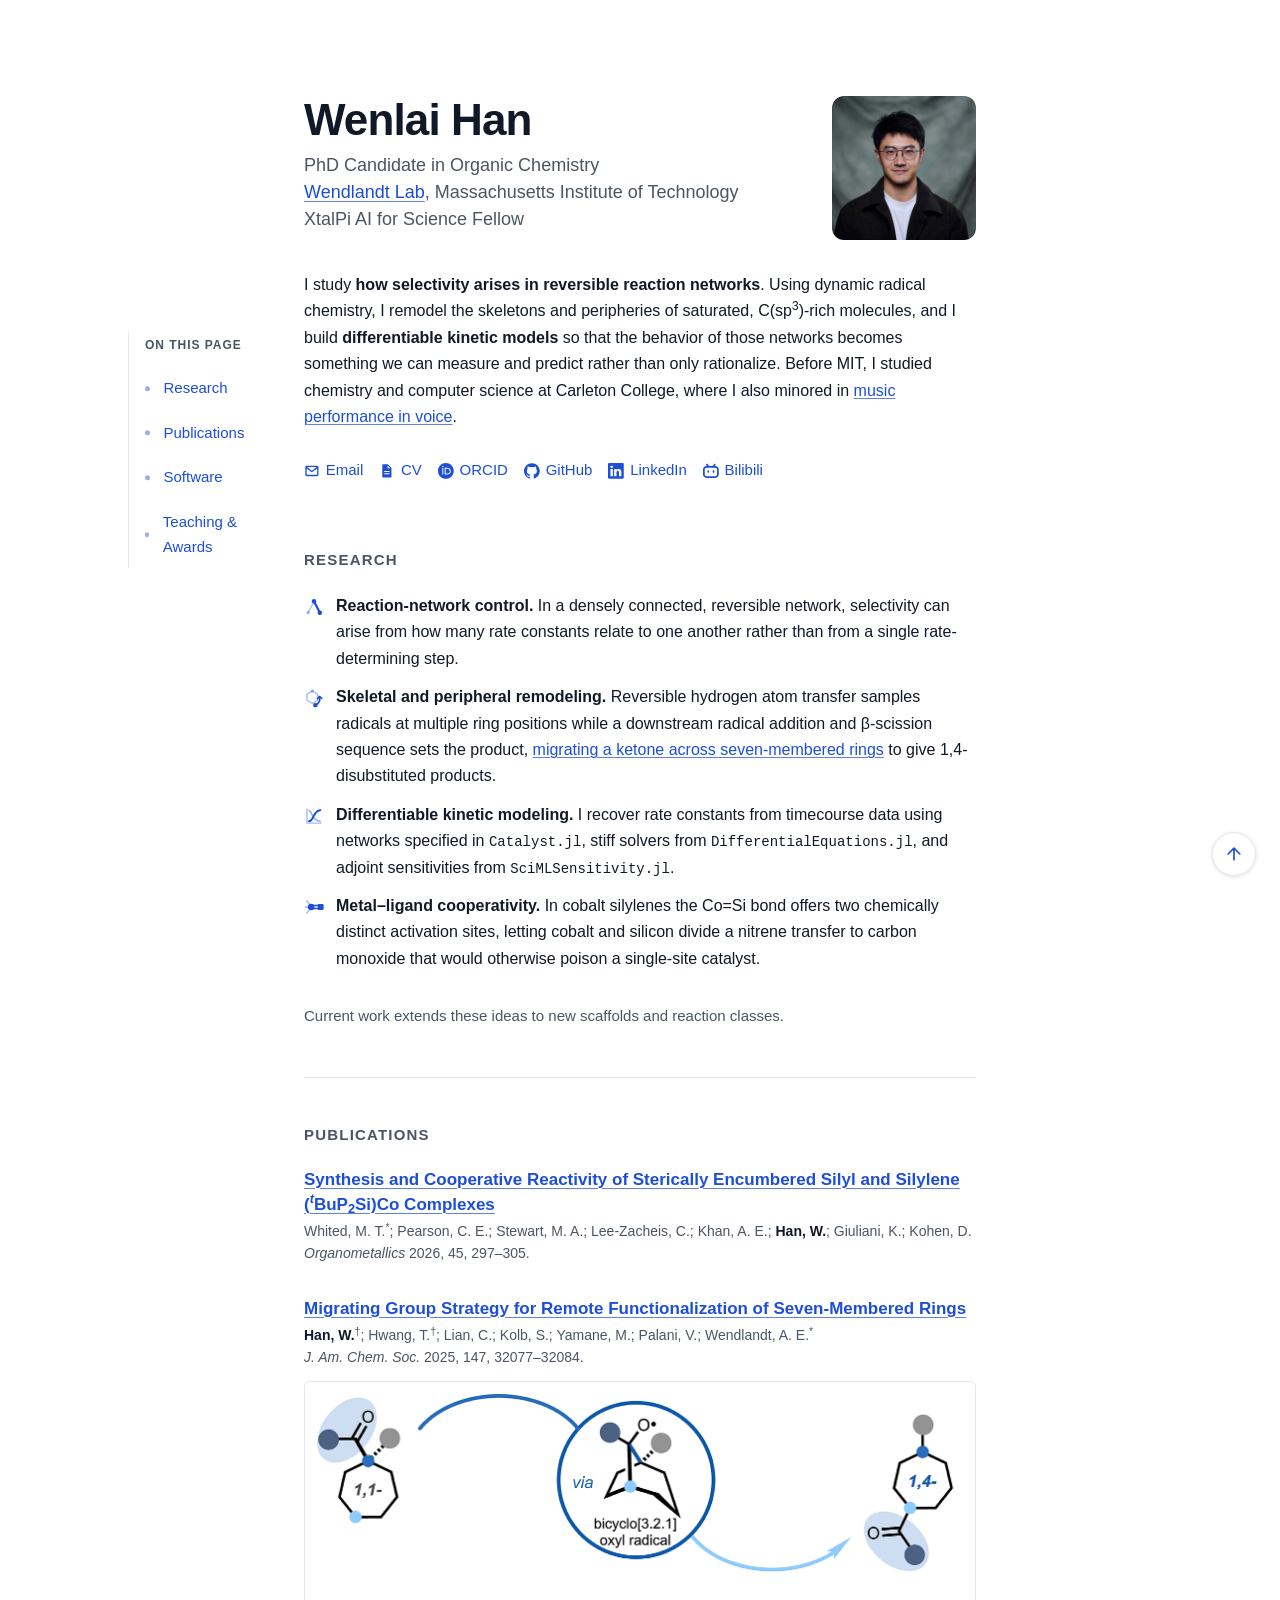
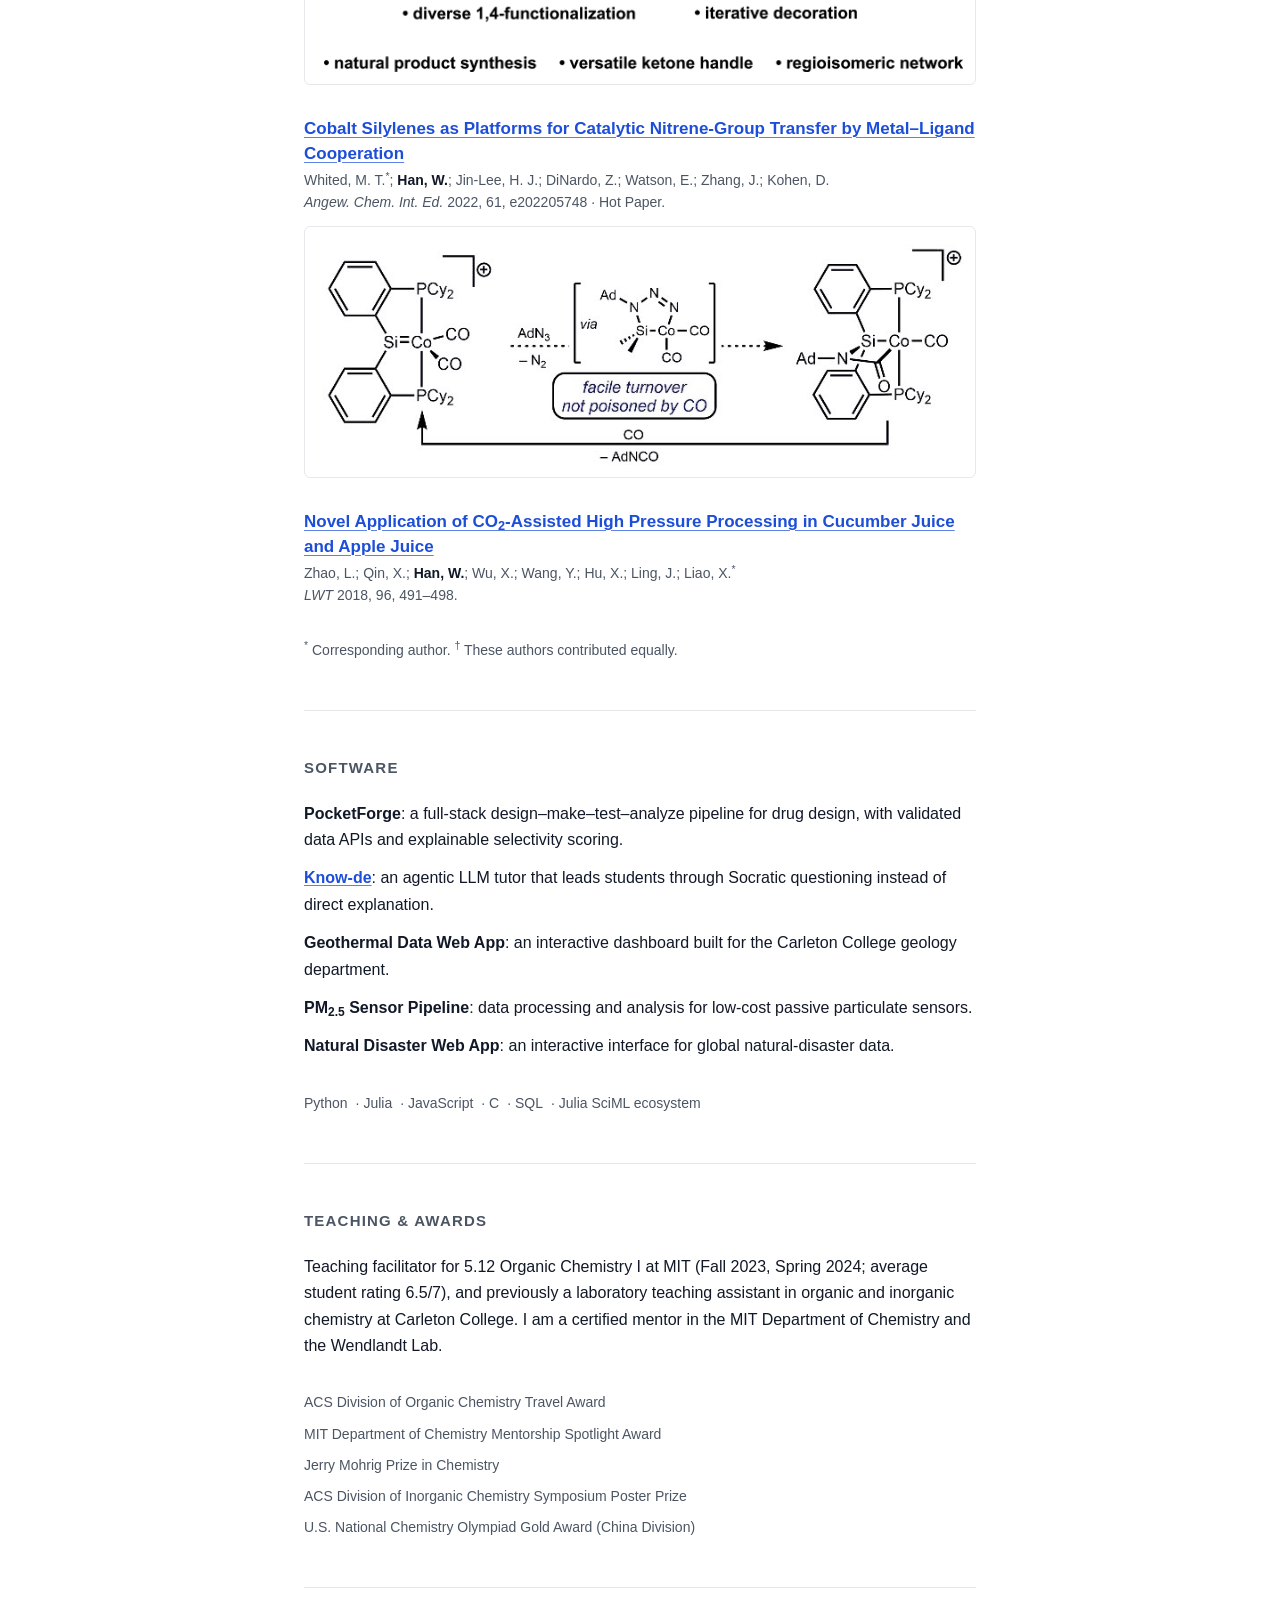
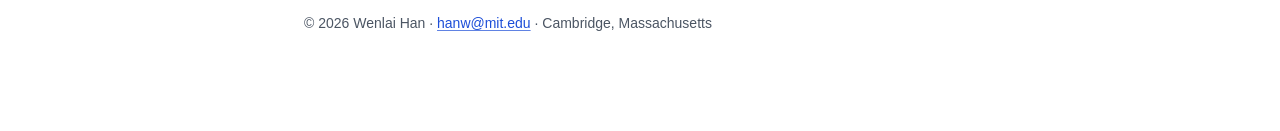
==== commit 76a526ff: "refactor: research motifs down to leading icons, drop timeline - Motifs redrawn at 24x24 and rendere" ====
--- a/index.html
+++ b/index.html
@@ -137,14 +137,15 @@
          sentence beside it, so they carry no alt text of their own. -->
     <ul class="stack research" role="list">
       <li>
-        <svg class="motif" viewBox="0 0 56 40" aria-hidden="true" focusable="false">
-          <g fill="none" stroke="currentColor" stroke-linecap="round" stroke-width="1.4">
-            <path d="M9 12v17M9 29l19 5M28 34l19-6M28 7v27M47 13v15M9 12l19 22" opacity=".3"/>
-            <path d="M9 12l19-5 19 6" stroke-width="2.4"/>
+        <svg class="motif" viewBox="0 0 24 24" aria-hidden="true" focusable="false">
+          <g fill="none" stroke="currentColor" stroke-linecap="round">
+            <path d="M12 5.5L5 18.5M12 5.5L19 18.5" stroke-width="1.6" opacity=".35"/>
+            <path d="M12 5.5L19 18.5" stroke-width="2.6"/>
           </g>
           <g fill="currentColor">
-            <circle cx="9" cy="12" r="2.8"/><circle cx="28" cy="7" r="2.8"/><circle cx="47" cy="13" r="2.8"/>
-            <g opacity=".3"><circle cx="9" cy="29" r="2.3"/><circle cx="28" cy="34" r="2.3"/><circle cx="47" cy="28" r="2.3"/></g>
+            <circle cx="12" cy="5" r="2.7"/>
+            <circle cx="19" cy="19" r="2.7"/>
+            <circle cx="5" cy="19" r="2.2" opacity=".35"/>
           </g>
         </svg>
         <p>
@@ -154,15 +155,15 @@
         </p>
       </li>
       <li>
-        <svg class="motif" viewBox="0 0 56 40" aria-hidden="true" focusable="false">
+        <svg class="motif" viewBox="0 0 24 24" aria-hidden="true" focusable="false">
           <g fill="none" stroke="currentColor" stroke-linecap="round" stroke-linejoin="round">
-            <path d="M24 5l11.7 5.7 2.9 12.6-8.1 10.2h-13l-8.1-10.2 2.9-12.6z" stroke-width="1.5" opacity=".4"/>
-            <path d="M25.5 8Q39 18 31.5 30.5" stroke-width="1.7"/>
-            <path d="M35.6 27.7L31.5 30.5 32 25.5" stroke-width="1.7"/>
+            <path d="M10 3.6l6.4 3.7v7.4L10 18.4 3.6 14.7V7.3z" stroke-width="1.7" opacity=".38"/>
+            <path d="M14 20.4q6-2.6 4.6-9.4" stroke-width="2"/>
+            <path d="M21.4 12.4l-2.8-2.2-2.4 2.6" stroke-width="2"/>
           </g>
           <g fill="currentColor">
-            <circle cx="24" cy="5" r="2.6" opacity=".4"/>
-            <circle cx="30.5" cy="33.5" r="3.1"/>
+            <circle cx="10" cy="3.6" r="2.2" opacity=".38"/>
+            <circle cx="13.6" cy="20.6" r="2.6"/>
           </g>
         </svg>
         <p>
@@ -174,12 +175,11 @@
         </p>
       </li>
       <li>
-        <svg class="motif" viewBox="0 0 56 40" aria-hidden="true" focusable="false">
+        <svg class="motif" viewBox="0 0 24 24" aria-hidden="true" focusable="false">
           <g fill="none" stroke="currentColor" stroke-linecap="round">
-            <path d="M7 6v28h45" stroke-width="1.3" opacity=".3"/>
-            <path d="M7 10c9 0 8 20 45 22" stroke-width="1.6" opacity=".45"/>
-            <path d="M7 33c5 0 6-18 15-16.5S37 28 52 30" stroke-width="1.6" opacity=".45"/>
-            <path d="M7 33c15 0 15-22 45-24" stroke-width="2.2"/>
+            <path d="M3.5 3.5v17h17" stroke-width="1.7" opacity=".38"/>
+            <path d="M6 5.5c4 0 2.5 12 13.5 12.8" stroke-width="1.8" opacity=".45"/>
+            <path d="M6 18.3c6 0 4.5-12.8 13.5-13.3" stroke-width="2.4"/>
           </g>
         </svg>
         <p>
@@ -190,14 +190,17 @@
         </p>
       </li>
       <li>
-        <svg class="motif" viewBox="0 0 56 40" aria-hidden="true" focusable="false">
-          <g fill="none" stroke="currentColor" stroke-linecap="round" stroke-width="1.5">
-            <path d="M14 13.5L7 8M14 26.5L7 32M42 13.5L49 8M42 26.5L49 32" opacity=".35"/>
-            <path d="M22.5 17.5h11M22.5 22.5h11" stroke-width="2"/>
+        <!-- A metal centre carrying its own ligand stubs, double-bonded to a
+             square silicon. Two identical nodes joined by a double line would
+             read as an alkene; the asymmetry and the square prevent that. -->
+        <svg class="motif" viewBox="0 0 24 24" aria-hidden="true" focusable="false">
+          <g fill="none" stroke="currentColor" stroke-linecap="round">
+            <path d="M6.6 8.6L3.4 4.8M6.6 15.4L3.4 19.2M4.6 12H1.8" stroke-width="1.7" opacity=".4"/>
+            <path d="M12.4 10.2h4.2M12.4 13.8h4.2" stroke-width="2"/>
           </g>
           <g fill="currentColor">
-            <circle cx="17" cy="20" r="5"/>
-            <circle cx="39" cy="20" r="4.2"/>
+            <circle cx="8.6" cy="12" r="4"/>
+            <rect x="16.4" y="8.4" width="7.2" height="7.2" rx="1.4"/>
           </g>
         </svg>
         <p>
@@ -213,14 +216,6 @@
 
   <section id="publications">
     <h2>Publications</h2>
-    <!-- Positions are true to the years, so the gap after 2018 is real. The
-         same years are in every citation below, so this is decorative. -->
-    <ol class="timeline" aria-hidden="true">
-      <li style="--at:0%"><span>2018</span></li>
-      <li style="--at:50%"><span>2022</span></li>
-      <li style="--at:87.5%"><span>2025</span></li>
-      <li style="--at:100%"><span>2026</span></li>
-    </ol>
     <ul class="pubs" role="list">
 
       <li>
--- a/styles.css
+++ b/styles.css
@@ -402,81 +402,21 @@
 .research li {
   display: flex;
   align-items: flex-start;
-  gap: var(--s4);
-}
-
+  gap: var(--s3);
+}
+
+/* Opens the bullet at roughly cap height, so the text hangs beside it. */
 .motif {
   flex: 0 0 auto;
-  width: 2.75rem;
-  height: 1.96rem;
-  margin-top: 0.3rem;
+  width: 1.25rem;
+  height: 1.25rem;
+  margin-top: 0.24rem;
   color: var(--accent);
-  overflow: visible;
-}
-
-@media (min-width: 40em) {
-  .motif {
-    width: 3.5rem;
-    height: 2.5rem;
-  }
 }
 
 /* --------------------------------------------------------------------------
    Publications
    -------------------------------------------------------------------------- */
-
-.timeline {
-  position: relative;
-  height: 2.25rem;
-  margin: calc(var(--s5) * -1) 0 var(--s6);
-  padding: 0;
-  list-style: none;
-  border-bottom: 1px solid var(--hairline);
-}
-
-.timeline li {
-  position: absolute;
-  bottom: 0;
-  left: var(--at);
-  transform: translateX(-50%);
-  font-size: 0.75rem;
-  color: var(--muted);
-}
-
-.timeline li:first-child {
-  transform: translateX(0);
-}
-
-.timeline li:last-child {
-  transform: translateX(-100%);
-}
-
-.timeline span {
-  display: block;
-  padding-bottom: 0.4rem;
-}
-
-.timeline li::after {
-  content: "";
-  position: absolute;
-  bottom: -3.5px;
-  left: 50%;
-  width: 6px;
-  height: 6px;
-  margin-left: -3px;
-  border-radius: 50%;
-  background: var(--accent);
-}
-
-.timeline li:first-child::after {
-  left: 0.6em;
-}
-
-.timeline li:last-child::after {
-  left: auto;
-  right: 0.6em;
-  margin-left: 0;
-}
 
 .pubs {
   display: grid;
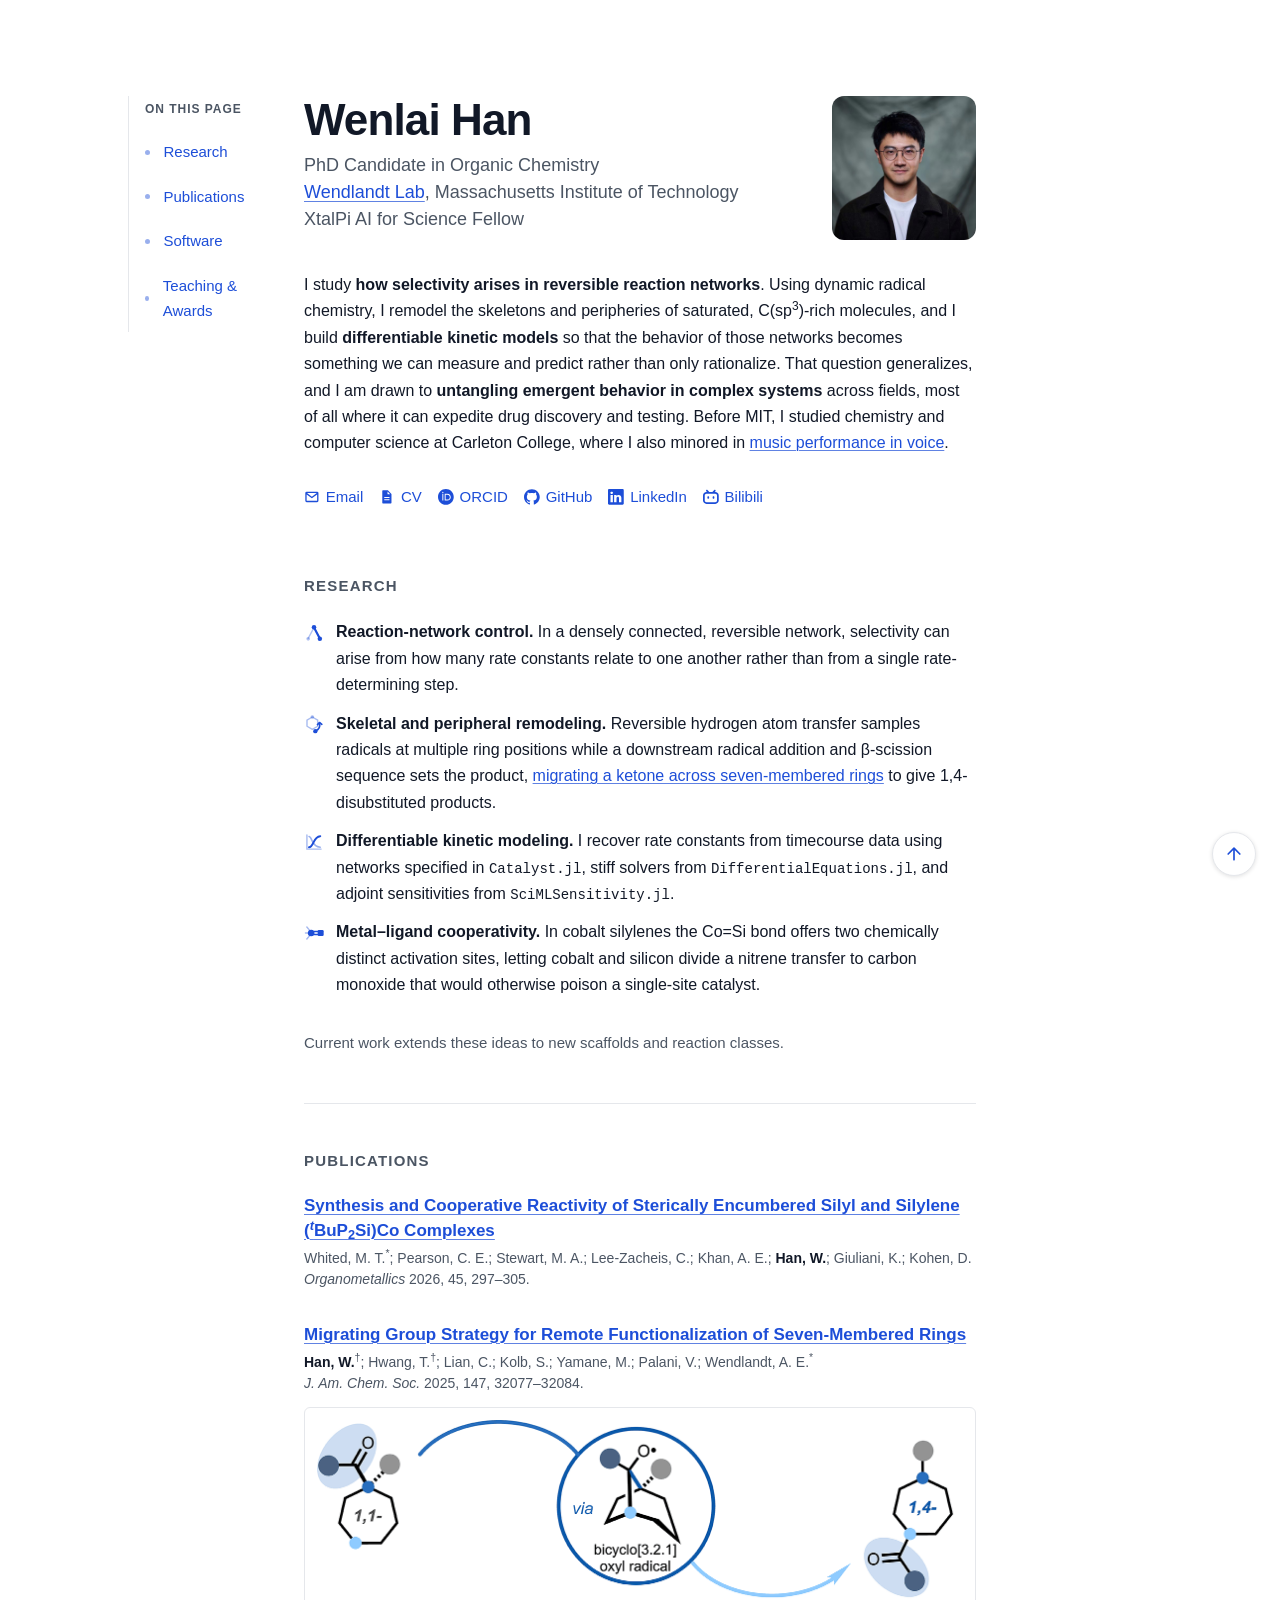
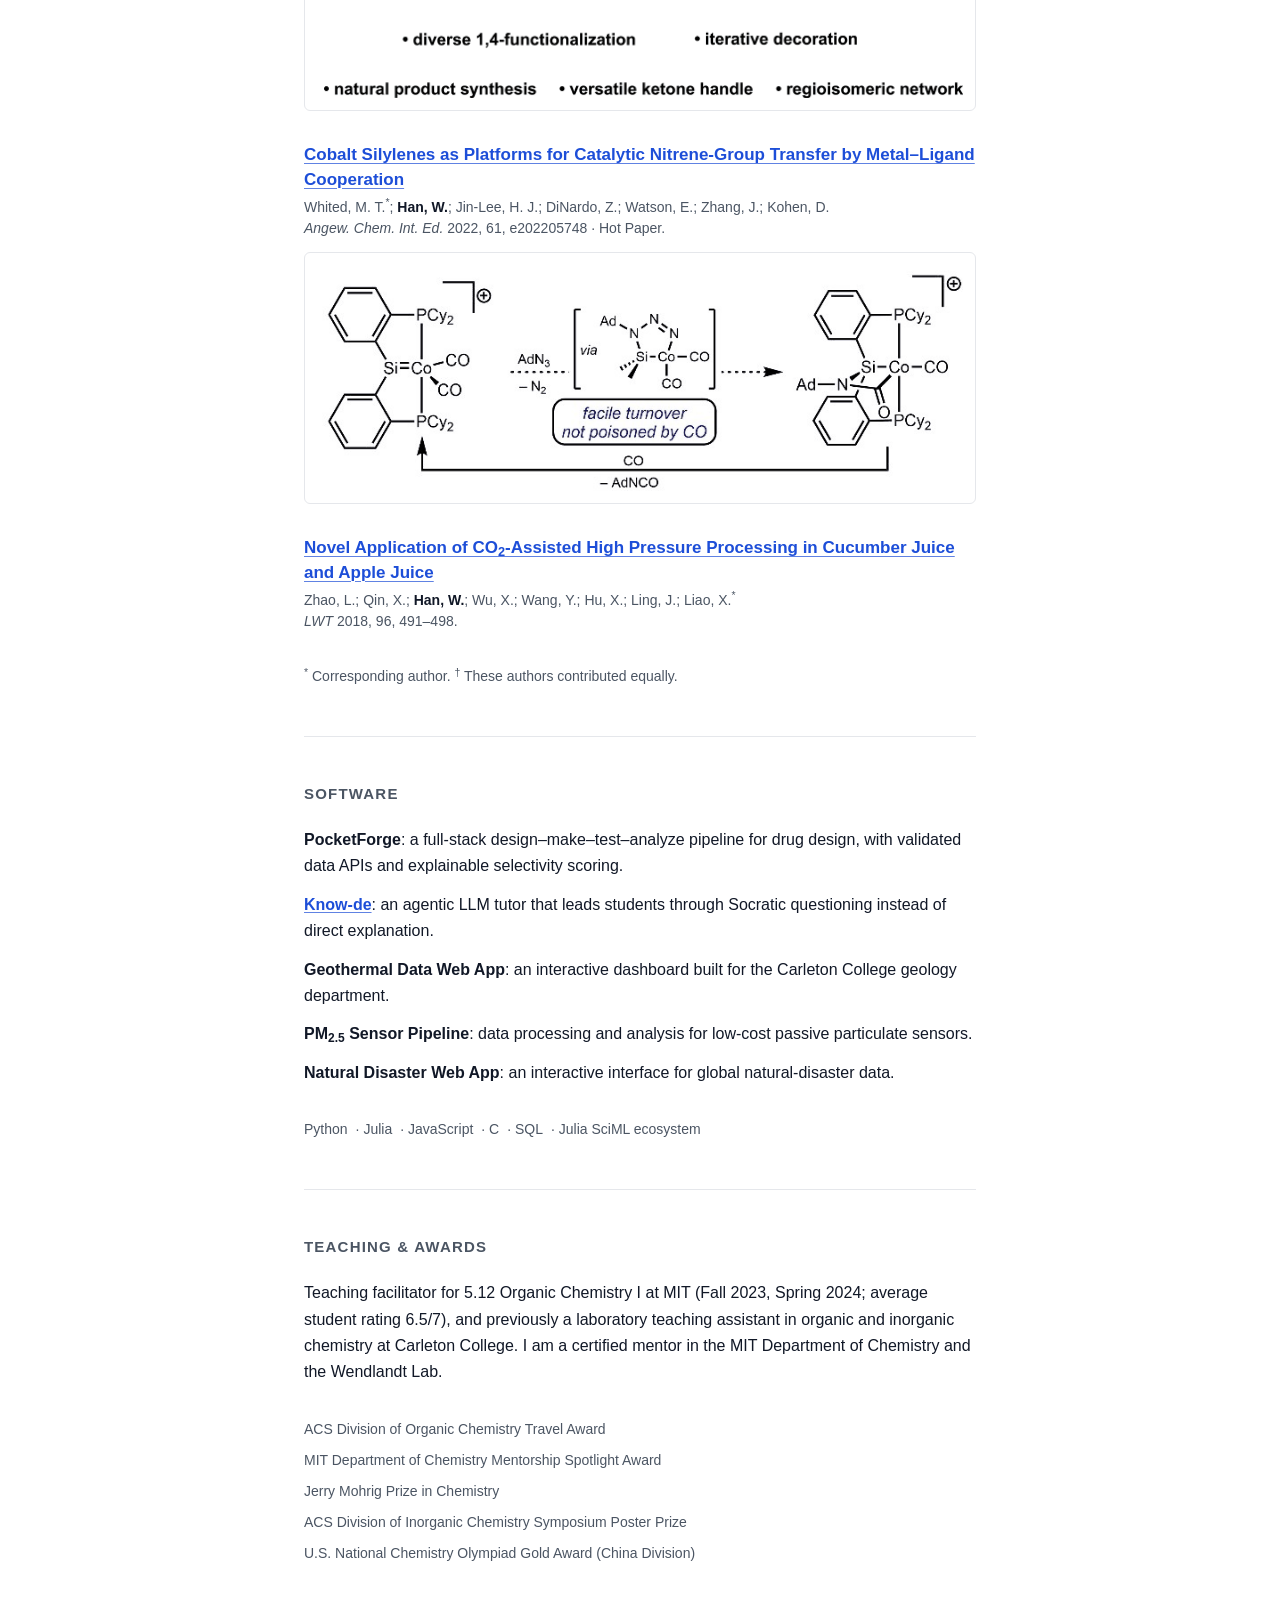
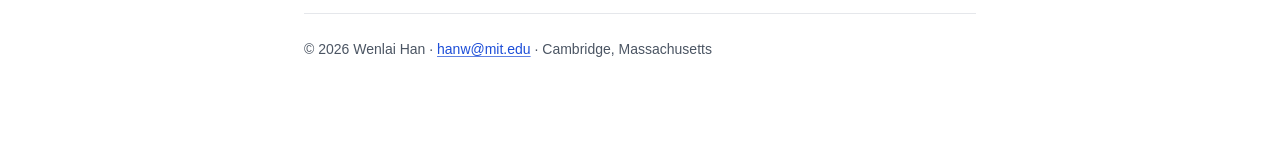
==== commit 3e89e475: "feat: rail opens level with the h1; broaden the intro - The fixed rail now sits at body's top paddin" ====
--- a/index.html
+++ b/index.html
@@ -85,8 +85,10 @@
     dynamic radical chemistry, I remodel the skeletons and peripheries of saturated,
     C(sp<sup>3</sup>)-rich molecules, and I build <strong>differentiable kinetic
     models</strong> so that the behavior of those networks becomes something we can measure
-    and predict rather than only rationalize. Before MIT, I studied chemistry and computer
-    science at Carleton College, where I also minored in
+    and predict rather than only rationalize. That question generalizes, and I am drawn to
+    <strong>untangling emergent behavior in complex systems</strong> across fields, most of
+    all where it can expedite drug discovery and testing. Before MIT, I studied chemistry
+    and computer science at Carleton College, where I also minored in
     <a href="https://imagencloud.carleton.edu/record/62771">music performance in voice</a>.
   </p>
 
--- a/styles.css
+++ b/styles.css
@@ -309,9 +309,10 @@
 @media (min-width: 70em) {
   .section-nav {
     position: fixed;
-    top: 50%;
+    /* Matches body's top padding, so the rail opens level with the h1 and then
+       stays put as the page scrolls. */
+    top: var(--s9);
     left: calc(50% - 32rem);
-    transform: translateY(-50%);
     flex-direction: column;
     align-items: flex-start;
     gap: var(--s3);
